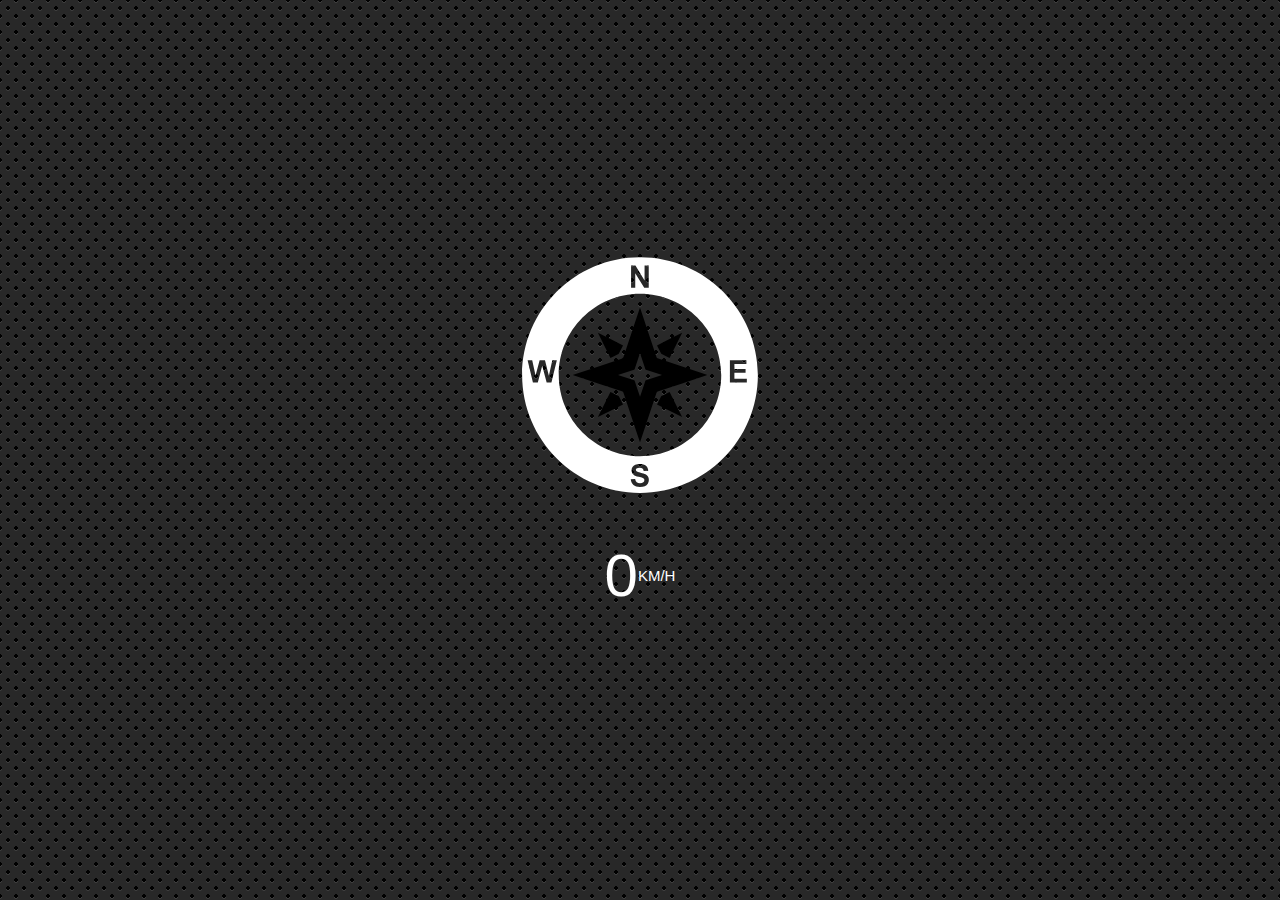
==== index.html @ 2ef833f3 "Rename index-START.html to index.html" ====
<!DOCTYPE html>
<html lang="en">
<head>
  <meta charset="UTF-8">
  <title>Document</title>
  <meta name="viewport" content="width=device-width">
  <link rel="icon" href="https://fav.farm/🔥" />
</head>
<body>
  <svg class="arrow" xmlns="http://www.w3.org/2000/svg" xmlns:xlink="http://www.w3.org/1999/xlink" version="1.1" x="0px" y="0px" viewBox="0 0 64 64" enable-background="new 0 0 64 64" xml:space="preserve"><g><path fill="#ffffff" d="M32,1.824C15.361,1.824,1.825,15.361,1.825,32c0,16.639,13.537,30.176,30.175,30.176   S62.175,48.639,62.175,32C62.175,15.361,48.639,1.824,32,1.824z M29.715,3.988h1.12l2.333,3.807V3.988h1.069v5.701h-1.155   l-2.298-3.718v3.718h-1.069V3.988z M9.323,33.917H8.102l-1.136-4.262l-1.132,4.262H4.587l-1.361-5.701h1.178l0.859,3.916   l1.042-3.916h1.369l0.999,3.982l0.875-3.982h1.159L9.323,33.917z M33.995,59.828c-0.181,0.285-0.438,0.497-0.77,0.636   c-0.332,0.139-0.745,0.208-1.241,0.208c-0.721,0-1.274-0.167-1.661-0.5c-0.386-0.333-0.617-0.819-0.692-1.456l1.12-0.109   c0.067,0.376,0.204,0.652,0.41,0.828c0.206,0.176,0.484,0.264,0.834,0.264c0.371,0,0.65-0.078,0.838-0.235   c0.188-0.157,0.282-0.34,0.282-0.55c0-0.135-0.04-0.25-0.119-0.344c-0.079-0.095-0.217-0.177-0.414-0.247   c-0.135-0.047-0.442-0.13-0.922-0.249c-0.617-0.153-1.05-0.341-1.299-0.564c-0.35-0.314-0.525-0.696-0.525-1.147   c0-0.29,0.082-0.562,0.247-0.815c0.165-0.253,0.402-0.445,0.712-0.577c0.31-0.132,0.684-0.198,1.122-0.198   c0.716,0,1.254,0.157,1.616,0.471c0.362,0.314,0.552,0.733,0.57,1.256l-1.151,0.051c-0.049-0.293-0.155-0.504-0.317-0.632   c-0.162-0.128-0.405-0.193-0.729-0.193c-0.334,0-0.596,0.069-0.786,0.206c-0.122,0.088-0.183,0.206-0.183,0.354   c0,0.135,0.057,0.25,0.171,0.346c0.145,0.122,0.498,0.249,1.058,0.381c0.56,0.132,0.974,0.269,1.243,0.41   c0.268,0.141,0.478,0.334,0.63,0.58c0.152,0.245,0.227,0.548,0.227,0.908C34.267,59.237,34.176,59.543,33.995,59.828z M32,52.795   c-11.466,0-20.795-9.329-20.795-20.795c0-11.466,9.329-20.795,20.795-20.795S52.795,20.534,52.795,32   C52.795,43.466,43.466,52.795,32,52.795z M55.014,33.917v-5.701h4.227v0.965h-3.076v1.264h2.862v0.96h-2.862v1.552h3.185v0.961   H55.014z"/><g><path fill="#000000" d="M48.904,31.863c-4.074-1.358-8.148-2.717-12.226-4.066c-0.265-0.087-0.399-0.223-0.486-0.486    c-1.349-4.077-2.708-8.151-4.066-12.226c-0.029-0.087-0.074-0.169-0.132-0.3c-0.054,0.152-0.09,0.245-0.122,0.34    c-1.352,4.053-2.707,8.104-4.048,12.161c-0.096,0.292-0.246,0.428-0.532,0.522c-4.056,1.342-8.108,2.696-12.16,4.049    c-0.097,0.032-0.189,0.074-0.344,0.137c0.172,0.06,0.267,0.093,0.362,0.125c4.074,1.358,8.148,2.717,12.224,4.072    c0.204,0.068,0.337,0.158,0.412,0.386c1.243,3.757,2.498,7.511,3.75,11.265c0.144,0.432,0.291,0.862,0.463,1.373    c0.068-0.185,0.108-0.285,0.142-0.386c1.349-4.042,2.701-8.083,4.04-12.128c0.094-0.284,0.231-0.438,0.523-0.534    c4.056-1.341,8.108-2.696,12.161-4.048c0.099-0.033,0.195-0.076,0.347-0.137C49.067,31.925,48.987,31.891,48.904,31.863z     M37.475,32.038c-1.316,0.439-2.631,0.879-3.947,1.314c-0.095,0.031-0.139,0.081-0.17,0.173c-0.434,1.313-0.873,2.625-1.311,3.937    c-0.012,0.033-0.024,0.066-0.046,0.126c-0.056-0.166-0.104-0.306-0.15-0.446c-0.407-1.219-0.814-2.437-1.218-3.657    c-0.025-0.074-0.068-0.104-0.134-0.125c-1.323-0.44-2.646-0.881-3.968-1.322c-0.031-0.01-0.062-0.022-0.118-0.041    c0.05-0.02,0.081-0.034,0.112-0.045c1.315-0.439,2.631-0.879,3.947-1.314c0.093-0.03,0.142-0.075,0.173-0.17    c0.435-1.316,0.875-2.632,1.314-3.947c0.01-0.031,0.022-0.062,0.039-0.11c0.019,0.042,0.033,0.069,0.043,0.097    c0.441,1.323,0.882,2.645,1.321,3.969c0.028,0.085,0.072,0.129,0.158,0.158c1.324,0.438,2.646,0.879,3.969,1.32    c0.027,0.009,0.053,0.02,0.1,0.038C37.538,32.013,37.507,32.027,37.475,32.038z"/><path fill="#000000" d="M24.436,27.633c-1.069-2.137-2.119-4.237-3.216-6.43c2.189,1.094,4.292,2.145,6.433,3.216    c-0.359,0.713-0.706,1.404-1.057,2.091c-0.023,0.045-0.078,0.082-0.127,0.106C25.807,26.949,25.143,27.28,24.436,27.633z"/><path fill="#000000" d="M39.573,27.632c-0.696-0.348-1.351-0.673-2.002-1.005c-0.076-0.038-0.155-0.104-0.193-0.177    c-0.338-0.661-0.666-1.326-1.019-2.033c2.121-1.061,4.228-2.115,6.43-3.217C41.69,23.399,40.635,25.509,39.573,27.632z"/><path fill="#000000" d="M24.436,36.339c0.712,0.357,1.394,0.698,2.074,1.043c0.046,0.024,0.088,0.073,0.113,0.121    c0.339,0.671,0.674,1.345,1.028,2.051c-2.126,1.063-4.232,2.117-6.43,3.216C22.317,40.577,23.37,38.472,24.436,36.339z"/><path fill="#000000" d="M36.358,39.555c0.354-0.707,0.688-1.38,1.028-2.05c0.028-0.056,0.084-0.111,0.14-0.139    c0.67-0.339,1.343-0.674,2.047-1.026c1.066,2.131,2.118,4.235,3.215,6.43C40.601,41.676,38.503,40.628,36.358,39.555z"/></g></g></svg>


  <h1 class="speed">
    <span class="speed-value">0</span>
    <span class="units">KM/H</span>
  </h1>

  <style>
    html {
      font-size: 100px;
    }

    body {
      margin: 0;
      font-family: sans-serif;
      min-height: 100vh;
      display: flex;
      justify-content: center;
      align-items: center;
      flex-direction: column;
      background:
        radial-gradient(black 15%, transparent 16%) 0 0,
        radial-gradient(black 15%, transparent 16%) 8px 8px,
        radial-gradient(rgba(255,255,255,.1) 15%, transparent 20%) 0 1px,
        radial-gradient(rgba(255,255,255,.1) 15%, transparent 20%) 8px 9px;
      background-color: #282828;
      background-size: 16px 16px;
      background-attachment: fixed;
    }

    .arrow {
      width: 250px;
      overflow: hidden;
      transition: all 0.2s;
      transform: rotate(0deg);
      display: inline-block;
    }

    h1 {
      color: white;
      font-weight: 100;
      font-size: 60px;
      display: flex;
      align-items: center;
    }

    .units {
      font-size: 15px;
    }
    /*Compass: https://thenounproject.com/search/?q=compass&i=592352*/
  </style>
  <script>
  </script>
</body>
</html>
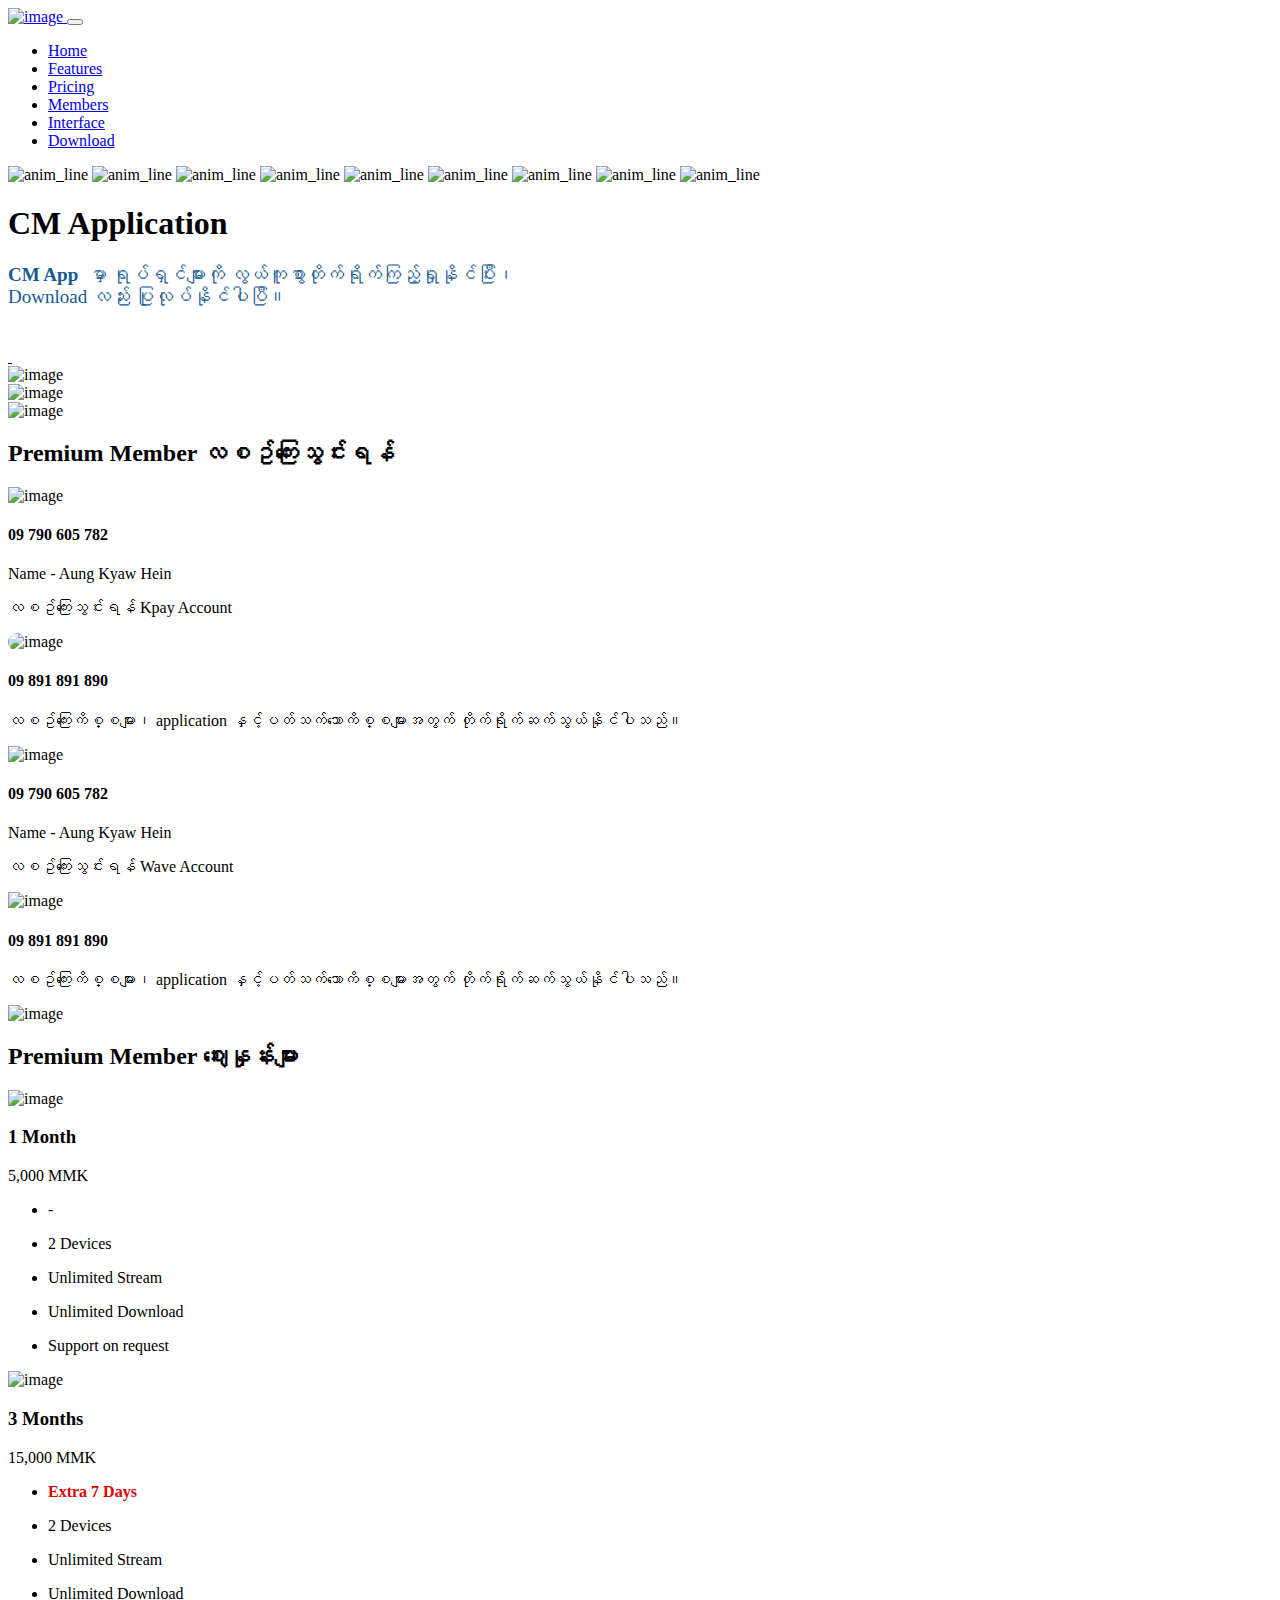
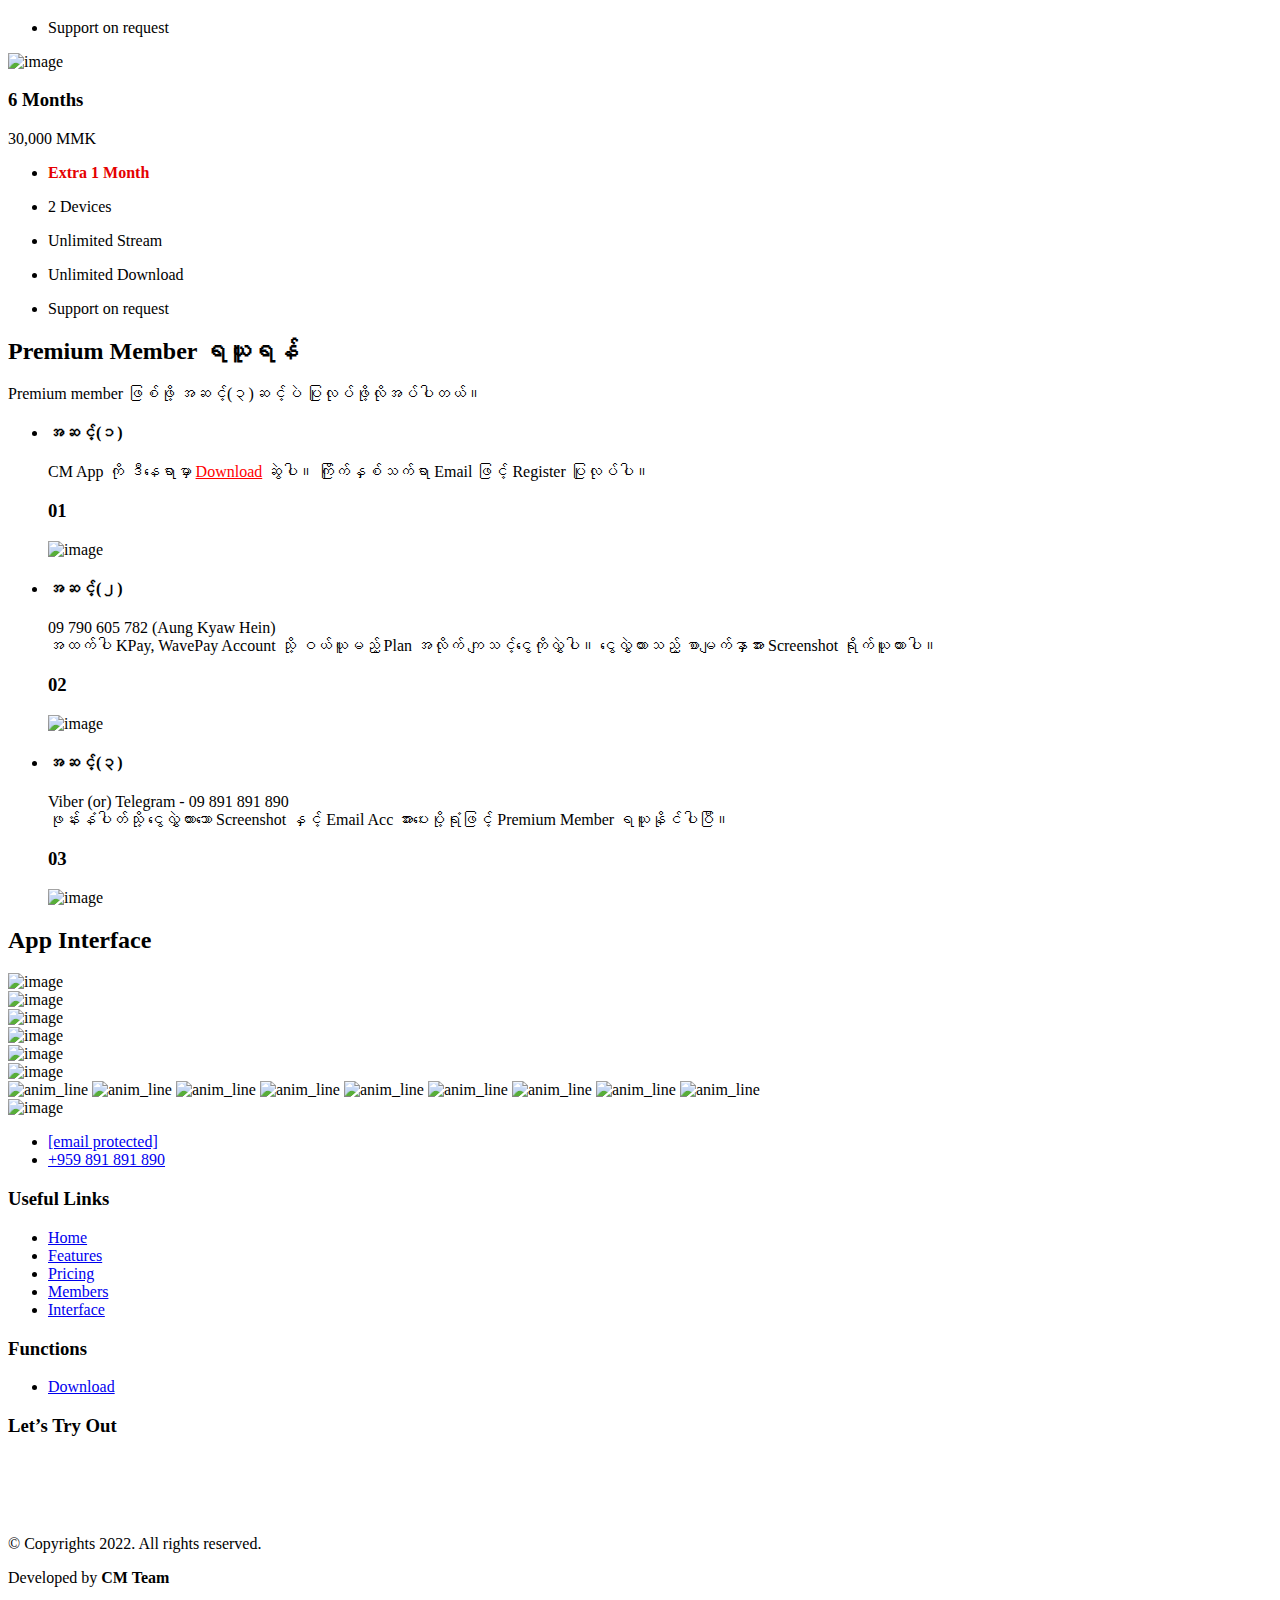
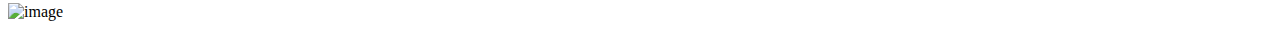
==== commit ca38be1a: "Update index.html" ====
--- a/index.html
+++ b/index.html
@@ -1,65 +1,584 @@
+
 <!DOCTYPE html>
 <html lang="en">
 <head>
-  <meta charset="UTF-8">
-  <title>Document</title>
-  <meta name="viewport" content="width=device-width">
-  <link rel="icon" href="https://fav.farm/🔥" />
+    
+    <meta charset="UTF-8">
+    <meta http-equiv="X-UA-Compatible" content="IE=edge">
+    <meta name="viewport" content="width=device-width, initial-scale=1.0">
+    <title>CM Official App</title>
+
+    <link rel="shortcut icon" href="https://cmapp.tv/templates/frontend/images/site/favicon.png" type="image/x-icon">
+    
+    <!-- icofont-css-link -->
+<link rel="stylesheet" href="https://cmapp.tv/templates/frontend/css/icofont.min.css">
+<!-- Owl-Carosal-Style-link -->
+<link rel="stylesheet" href="https://cmapp.tv/templates/frontend/css/owl.carousel.min.css">
+<!-- Bootstrap-Style-link -->
+<link rel="stylesheet" href="https://cmapp.tv/templates/frontend/css/bootstrap.min.css">
+<!-- Aos-Style-link -->
+<link rel="stylesheet" href="https://cmapp.tv/templates/frontend/css/aos.css">
+<!-- Coustome-Style-link -->									
+<link rel="stylesheet" href="https://cmapp.tv/templates/frontend/css/style.css">
+<!-- Responsive-Style-link -->
+<link rel="stylesheet" href="https://cmapp.tv/templates/frontend/css/responsive.css">		
+<!-- Favicon -->						
+
+<link rel="stylesheet" href="https://cmapp.tv/templates/frontend/css/custom-style.css">
 </head>
+
 <body>
-  <svg class="arrow" xmlns="http://www.w3.org/2000/svg" xmlns:xlink="http://www.w3.org/1999/xlink" version="1.1" x="0px" y="0px" viewBox="0 0 64 64" enable-background="new 0 0 64 64" xml:space="preserve"><g><path fill="#ffffff" d="M32,1.824C15.361,1.824,1.825,15.361,1.825,32c0,16.639,13.537,30.176,30.175,30.176   S62.175,48.639,62.175,32C62.175,15.361,48.639,1.824,32,1.824z M29.715,3.988h1.12l2.333,3.807V3.988h1.069v5.701h-1.155   l-2.298-3.718v3.718h-1.069V3.988z M9.323,33.917H8.102l-1.136-4.262l-1.132,4.262H4.587l-1.361-5.701h1.178l0.859,3.916   l1.042-3.916h1.369l0.999,3.982l0.875-3.982h1.159L9.323,33.917z M33.995,59.828c-0.181,0.285-0.438,0.497-0.77,0.636   c-0.332,0.139-0.745,0.208-1.241,0.208c-0.721,0-1.274-0.167-1.661-0.5c-0.386-0.333-0.617-0.819-0.692-1.456l1.12-0.109   c0.067,0.376,0.204,0.652,0.41,0.828c0.206,0.176,0.484,0.264,0.834,0.264c0.371,0,0.65-0.078,0.838-0.235   c0.188-0.157,0.282-0.34,0.282-0.55c0-0.135-0.04-0.25-0.119-0.344c-0.079-0.095-0.217-0.177-0.414-0.247   c-0.135-0.047-0.442-0.13-0.922-0.249c-0.617-0.153-1.05-0.341-1.299-0.564c-0.35-0.314-0.525-0.696-0.525-1.147   c0-0.29,0.082-0.562,0.247-0.815c0.165-0.253,0.402-0.445,0.712-0.577c0.31-0.132,0.684-0.198,1.122-0.198   c0.716,0,1.254,0.157,1.616,0.471c0.362,0.314,0.552,0.733,0.57,1.256l-1.151,0.051c-0.049-0.293-0.155-0.504-0.317-0.632   c-0.162-0.128-0.405-0.193-0.729-0.193c-0.334,0-0.596,0.069-0.786,0.206c-0.122,0.088-0.183,0.206-0.183,0.354   c0,0.135,0.057,0.25,0.171,0.346c0.145,0.122,0.498,0.249,1.058,0.381c0.56,0.132,0.974,0.269,1.243,0.41   c0.268,0.141,0.478,0.334,0.63,0.58c0.152,0.245,0.227,0.548,0.227,0.908C34.267,59.237,34.176,59.543,33.995,59.828z M32,52.795   c-11.466,0-20.795-9.329-20.795-20.795c0-11.466,9.329-20.795,20.795-20.795S52.795,20.534,52.795,32   C52.795,43.466,43.466,52.795,32,52.795z M55.014,33.917v-5.701h4.227v0.965h-3.076v1.264h2.862v0.96h-2.862v1.552h3.185v0.961   H55.014z"/><g><path fill="#000000" d="M48.904,31.863c-4.074-1.358-8.148-2.717-12.226-4.066c-0.265-0.087-0.399-0.223-0.486-0.486    c-1.349-4.077-2.708-8.151-4.066-12.226c-0.029-0.087-0.074-0.169-0.132-0.3c-0.054,0.152-0.09,0.245-0.122,0.34    c-1.352,4.053-2.707,8.104-4.048,12.161c-0.096,0.292-0.246,0.428-0.532,0.522c-4.056,1.342-8.108,2.696-12.16,4.049    c-0.097,0.032-0.189,0.074-0.344,0.137c0.172,0.06,0.267,0.093,0.362,0.125c4.074,1.358,8.148,2.717,12.224,4.072    c0.204,0.068,0.337,0.158,0.412,0.386c1.243,3.757,2.498,7.511,3.75,11.265c0.144,0.432,0.291,0.862,0.463,1.373    c0.068-0.185,0.108-0.285,0.142-0.386c1.349-4.042,2.701-8.083,4.04-12.128c0.094-0.284,0.231-0.438,0.523-0.534    c4.056-1.341,8.108-2.696,12.161-4.048c0.099-0.033,0.195-0.076,0.347-0.137C49.067,31.925,48.987,31.891,48.904,31.863z     M37.475,32.038c-1.316,0.439-2.631,0.879-3.947,1.314c-0.095,0.031-0.139,0.081-0.17,0.173c-0.434,1.313-0.873,2.625-1.311,3.937    c-0.012,0.033-0.024,0.066-0.046,0.126c-0.056-0.166-0.104-0.306-0.15-0.446c-0.407-1.219-0.814-2.437-1.218-3.657    c-0.025-0.074-0.068-0.104-0.134-0.125c-1.323-0.44-2.646-0.881-3.968-1.322c-0.031-0.01-0.062-0.022-0.118-0.041    c0.05-0.02,0.081-0.034,0.112-0.045c1.315-0.439,2.631-0.879,3.947-1.314c0.093-0.03,0.142-0.075,0.173-0.17    c0.435-1.316,0.875-2.632,1.314-3.947c0.01-0.031,0.022-0.062,0.039-0.11c0.019,0.042,0.033,0.069,0.043,0.097    c0.441,1.323,0.882,2.645,1.321,3.969c0.028,0.085,0.072,0.129,0.158,0.158c1.324,0.438,2.646,0.879,3.969,1.32    c0.027,0.009,0.053,0.02,0.1,0.038C37.538,32.013,37.507,32.027,37.475,32.038z"/><path fill="#000000" d="M24.436,27.633c-1.069-2.137-2.119-4.237-3.216-6.43c2.189,1.094,4.292,2.145,6.433,3.216    c-0.359,0.713-0.706,1.404-1.057,2.091c-0.023,0.045-0.078,0.082-0.127,0.106C25.807,26.949,25.143,27.28,24.436,27.633z"/><path fill="#000000" d="M39.573,27.632c-0.696-0.348-1.351-0.673-2.002-1.005c-0.076-0.038-0.155-0.104-0.193-0.177    c-0.338-0.661-0.666-1.326-1.019-2.033c2.121-1.061,4.228-2.115,6.43-3.217C41.69,23.399,40.635,25.509,39.573,27.632z"/><path fill="#000000" d="M24.436,36.339c0.712,0.357,1.394,0.698,2.074,1.043c0.046,0.024,0.088,0.073,0.113,0.121    c0.339,0.671,0.674,1.345,1.028,2.051c-2.126,1.063-4.232,2.117-6.43,3.216C22.317,40.577,23.37,38.472,24.436,36.339z"/><path fill="#000000" d="M36.358,39.555c0.354-0.707,0.688-1.38,1.028-2.05c0.028-0.056,0.084-0.111,0.14-0.139    c0.67-0.339,1.343-0.674,2.047-1.026c1.066,2.131,2.118,4.235,3.215,6.43C40.601,41.676,38.503,40.628,36.358,39.555z"/></g></g></svg>
-
-
-  <h1 class="speed">
-    <span class="speed-value">0</span>
-    <span class="units">KM/H</span>
-  </h1>
-
-  <style>
-    html {
-      font-size: 100px;
-    }
-
-    body {
-      margin: 0;
-      font-family: sans-serif;
-      min-height: 100vh;
-      display: flex;
-      justify-content: center;
-      align-items: center;
-      flex-direction: column;
-      background:
-        radial-gradient(black 15%, transparent 16%) 0 0,
-        radial-gradient(black 15%, transparent 16%) 8px 8px,
-        radial-gradient(rgba(255,255,255,.1) 15%, transparent 20%) 0 1px,
-        radial-gradient(rgba(255,255,255,.1) 15%, transparent 20%) 8px 9px;
-      background-color: #282828;
-      background-size: 16px 16px;
-      background-attachment: fixed;
-    }
-
-    .arrow {
-      width: 250px;
-      overflow: hidden;
-      transition: all 0.2s;
-      transform: rotate(0deg);
-      display: inline-block;
-    }
-
-    h1 {
-      color: white;
-      font-weight: 100;
-      font-size: 60px;
-      display: flex;
-      align-items: center;
-    }
-
-    .units {
-      font-size: 15px;
-    }
-    /*Compass: https://thenounproject.com/search/?q=compass&i=592352*/
-  </style>
-  <script>
-  </script>
-</body>
+    <div class="page_wrapper">
+        <!-- Preloader -->
+        <div id="preloader">
+            <div id="loader"></div>
+        </div>
+        
+        <header>
+    <div class="container">
+        <!-- navigation bar -->
+        <nav class="navbar navbar-expand-lg">
+            <a class="navbar-brand" href="/">
+                <img src="https://cmapp.tv/templates/frontend/images/site/cm-logo-dark.png" alt="image" >
+            </a>
+            <button class="navbar-toggler" type="button" data-toggle="collapse" data-target="#navbarSupportedContent"
+            aria-controls="navbarSupportedContent" aria-expanded="false" aria-label="Toggle navigation">
+            <span class="navbar-toggler-icon">
+                <!-- <i class="icofont-navigation-menu ico_menu"></i> -->
+                <div class="toggle-wrap">
+                    <span class="toggle-bar"></span>
+                </div>
+            </span>
+        </button>
+        
+        <div class="collapse navbar-collapse" id="navbarSupportedContent">
+            <ul class="navbar-nav ml-auto">
+                
+                <li class="nav-item has_dropdown">
+                    <a class="nav-link" href="/">Home</a>
+                </li>
+                
+                <li class="nav-item">
+                    <a class="nav-link" href="#features">Features</a>
+                </li>
+
+                <li class="nav-item">
+                    <a class="nav-link" href="#pricing">Pricing</a>
+                </li>
+
+                <li class="nav-item">
+                    <a class="nav-link" href="#how_member">Members</a>
+                </li>
+
+                <li class="nav-item">
+                    <a class="nav-link" href="#interface">Interface</a>
+                </li>
+                
+                <li class="nav-item">
+                    <a class="nav-link" href="download">Download</a>
+                </li>
+                
+            </ul>
+        </div>
+    </nav>
+    <!-- navigation end -->
+</div>
+</header>            <section class="banner_section">
+    <div class="container">
+        <div class="anim_line">
+            <span><img src="https://cmapp.tv/templates/frontend/images/anim_line.png" alt="anim_line"></span>
+            <span><img src="https://cmapp.tv/templates/frontend/images/anim_line.png" alt="anim_line"></span>
+            <span><img src="https://cmapp.tv/templates/frontend/images/anim_line.png" alt="anim_line"></span>
+            <span><img src="https://cmapp.tv/templates/frontend/images/anim_line.png" alt="anim_line"></span>
+            <span><img src="https://cmapp.tv/templates/frontend/images/anim_line.png" alt="anim_line"></span>
+            <span><img src="https://cmapp.tv/templates/frontend/images/anim_line.png" alt="anim_line"></span>
+            <span><img src="https://cmapp.tv/templates/frontend/images/anim_line.png" alt="anim_line"></span>
+            <span><img src="https://cmapp.tv/templates/frontend/images/anim_line.png" alt="anim_line"></span>
+            <span><img src="https://cmapp.tv/templates/frontend/images/anim_line.png" alt="anim_line"></span>
+        </div>
+
+        <div class="row">
+            <div class="col-lg-6 col-md-12"  data-aos="fade-right" data-aos-duration="1500">
+                <div class="banner_text">
+                    <h1>CM Application</h1>
+                    <p><span style="font-size: 19px;color: #165a93;"><strong>CM App&nbsp;</strong> မှာ ရုပ်ရှင်များကို လွယ်ကူစွာတိုက်ရိုက်ကြည့်ရှုနိုင်ပြီး၊ <br>Download လည်း ပြုလုပ်နိုင်ပါပြီ။
+                    </span></p>
+                    
+                </div>
+
+                <div class="flex" style="margin-top: 40px;">
+                    <a class="justify-between" href="/download">
+                        <img class="direct-download-icon" src="https://cmapp.tv/templates/frontend/images/site/apk-direct-download.png" alt="">
+                    </a>
+                    <a class="justify-between" href="https://cmapp.tv/download-ios">
+                        <img style="margin-left: 20px;" class="direct-download-icon" src="https://cmapp.tv/templates/frontend/images/site/ios-download.png" alt="">
+                    </a>
+                </div>
+                
+                
+                
+                
+            </div>
+            
+            <!-- banner slides start -->
+            <div class="col-lg-6 col-md-12"  data-aos="fade-in" data-aos-duration="1500">
+                <div class="banner_slider">
+                    
+                    <div id="frmae_slider" class="owl-carousel owl-theme">
+                        <div class="item">
+                            <div class="slider_img">
+                                <img src="https://cmapp.tv/templates/frontend/images/site/home_frame.png" alt="image" >
+                            </div>
+                        </div>
+                        <div class="item">
+                            <div class="slider_img">
+                                <img src="https://cmapp.tv/templates/frontend/images/site/movie_frame.png" alt="image" >
+                            </div>
+                        </div>
+                        <div class="item">
+                            <div class="slider_img">
+                                <img src="https://cmapp.tv/templates/frontend/images/site/bookmark_frame.png" alt="image" >
+                            </div>
+                        </div>
+                    </div>
+                    
+                </div>
+            </div>
+            <!-- banner slides end -->
+            
+        </div>
+        <!-- row end -->
+    </div>
+    <!-- container end -->
+</section>
+<!-- Banner-Section-end -->    <section class="row_am features_section" id="features">
+    <!-- container start -->
+    <div class="container">
+        <div class="section_title" data-aos="fade-up" data-aos-duration="1500" data-aos-delay="100">
+            <!-- h2 -->
+            <h2>Premium Member လစဥ်ကြေးသွင်းရန်</h2>
+            <!-- p -->
+            
+            </div>
+            <div class="feature_detail">
+                <!-- feature box left -->
+                <div class="left_data feature_box">
+                    
+                    <!-- feature box -->
+                    <div class="data_block" data-aos="fade-right" data-aos-duration="1500">
+                        <div class="icon">
+                            <img src="https://cmapp.tv/templates/frontend/images/site/kpay.png" alt="image" >
+                        </div>
+                        <div class="text">
+                            <h4>09 790 605 782</h4>
+                            <p class="mb-0">Name - Aung Kyaw Hein</p>
+                            <p>လစဥ်ကြေးသွင်းရန် Kpay Account</p>
+                            
+                        </div>
+                    </div>
+                    
+                    <!-- feature box -->
+                    <div class="data_block" data-aos="fade-right" data-aos-duration="1500">
+                        <div class="icon">
+                            <img src="https://cmapp.tv/templates/frontend/images/site/viber-2.png" alt="image" style="border-radius: 17px;" >
+                        </div>
+                        <div class="text">
+                            <h4>09 891 891 890</h4>
+                            <p>လစဥ်ကြေးကိစ္စများ၊ application နှင့်ပတ်သက်သောကိစ္စများအတွက် တိုက်ရိုက်ဆက်သွယ်နိုင်ပါသည်။</p>
+                        </div>
+                    </div>
+                </div>
+                
+                <!-- feature box right -->
+                <div class="right_data feature_box">
+                    
+                    <!-- feature box -->
+                    <div class="data_block" data-aos="fade-left" data-aos-duration="1500">
+                        <div class="icon">
+                            <img src="https://cmapp.tv/templates/frontend/images/site/wavemoney.jpg" alt="image" >
+                        </div>
+                        <div class="text">
+                            <h4>09 790 605 782</h4>
+                            <p class="mb-0">Name - Aung Kyaw Hein</p>
+                            <p>လစဥ်ကြေးသွင်းရန် Wave Account</p>
+                        </div>
+                    </div>
+                    
+                    <!-- feature box -->
+                    <div class="data_block" data-aos="fade-left" data-aos-duration="1500">
+                        <div class="icon">
+                            <img src="https://cmapp.tv/templates/frontend/images/site/telegram.png" alt="image" >
+                        </div>
+                        <div class="text">
+                            <div class="text">
+                                <h4>09 891 891 890</h4>
+                                <p>လစဥ်ကြေးကိစ္စများ၊ application နှင့်ပတ်သက်သောကိစ္စများအတွက် တိုက်ရိုက်ဆက်သွယ်နိုင်ပါသည်။</p>
+                            </div>
+                        </div>
+                    </div>
+                    
+                </div>
+                <!-- feature image -->
+                <div class="feature_img" data-aos="fade-up" data-aos-duration="1500" data-aos-delay="100">
+                    <img src="https://cmapp.tv/templates/frontend/images/site/home_frame.png" alt="image" >
+                </div>
+            </div>
+        </div>
+        <!-- container end -->
+    </section>    <section class="row_am pricing_section" id="pricing">
+    <!-- container start -->
+    <div class="container">
+        <div class="section_title" data-aos="fade-up" data-aos-duration="1500" data-aos-delay="300">
+            <!-- h2 -->
+            <h2>Premium Member ဈေးနှုန်းများ</h2>
+            <!-- p -->
+            
+            </div>
+            <!-- toggle button -->
+            
+            
+            <!-- pricing box  monthly start -->
+            <div class="pricing_pannel monthly_plan active" data-aos="fade-up" data-aos-duration="1500">
+                <!-- row start -->
+                <div class="row">
+                    <!-- pricing box 1 -->
+                    <div class="col-md-4">
+                        <div class="pricing_block">
+                            <div class="icon">
+                                <img src="https://cmapp.tv/templates/frontend/images/site/plan-icon.png" alt="image" >
+                            </div>
+                            <div class="pkg_name">
+                                <h3>1 Month </h3>
+                                
+                            </div>
+                            <span class="price">5,000 MMK</span>
+                            <ul class="benifits">
+                                <li>
+                                    <p>-</p>
+                                </li>
+                                <li>
+                                    <p>2 Devices</p>
+                                </li>
+                                <li>
+                                    <p>Unlimited Stream</p>
+                                </li>
+                                <li>
+                                    <p>Unlimited Download</p>
+                                </li>
+                                <li>
+                                    <p>Support on request</p>
+                                </li>
+                            </ul>
+                            
+                        </div>
+                    </div>
+                    
+                    <!-- pricing box 2 -->
+                    <div class="col-md-4">
+                        <div class="pricing_block">
+                            <div class="icon">
+                                <img src="https://cmapp.tv/templates/frontend/images/site/plan-icon.png" alt="image" >
+                            </div>
+                            <div class="pkg_name">
+                                <h3>3 Months</h3>
+                                
+                            </div>
+                            <span class="price">15,000 MMK</span>
+                            <ul class="benifits">
+                                <li>
+                                    <p style="color: #e50101;font-weight: bold;">Extra 7 Days</p>
+                                </li>
+                                <li>
+                                    <p>2 Devices</p>
+                                </li>
+                                <li>
+                                    <p>Unlimited Stream</p>
+                                </li>
+                                <li>
+                                    <p>Unlimited Download</p>
+                                </li>
+                                <li>
+                                    <p>Support on request</p>
+                                </li>
+                            </ul>
+                            
+                        </div>
+                    </div>
+                    
+                    <!-- pricing box 3 -->
+                    <div class="col-md-4">
+                        <div class="pricing_block highlited_block">
+                            <div class="icon">
+                                <img src="https://cmapp.tv/templates/frontend/images/site/plan-icon.png" alt="image" >
+                            </div>
+                            <div class="pkg_name">
+                                <h3>6 Months</h3>
+                                
+                            </div>
+                            <span class="price">30,000 MMK</span>
+                            <ul class="benifits">
+                                <li>
+                                    <p style="color: #e50101;font-weight: bold;">Extra 1 Month</p>
+                                </li>
+                                <li>
+                                    <p>2 Devices</p>
+                                </li>
+                                <li>
+                                    <p>Unlimited Stream</p>
+                                </li>
+                                <li>
+                                    <p>Unlimited Download</p>
+                                </li>
+                                <li>
+                                    <p>Support on request</p>
+                                </li>
+                            </ul>
+                            
+                        </div>
+                    </div>
+                </div>
+                <!-- row end -->
+            </div>
+            <!-- pricing box monthly end -->
+            
+            <!-- pricing box yearly start -->
+            
+            <!-- pricing box yearly end -->
+            
+            
+        </div>
+        <!-- container start end -->
+    </section>    <section class="row_am how_it_works" id="how_member">
+    <!-- container start -->
+    <div class="container">
+        <div class="how_it_inner">
+            <div class="section_title" data-aos="fade-up" data-aos-duration="1500" data-aos-delay="300">
+                <!-- h2 -->
+                <h2><span>Premium Member ရယူရန်</span></h2>
+                <!-- p -->
+                <p>Premium member ဖြစ်ဖို့ အဆင့်(၃)ဆင့်ပဲ ပြုလုပ်ဖို့လိုအပ်ပါတယ်။</p>
+                </div>
+                <div class="step_block">
+                    <!-- UL -->
+                    <ul>
+                        <!-- step -->
+                        <li>
+                            <div class="step_text" data-aos="fade-right" data-aos-duration="1500">
+                                <h4>အဆင့်(၁)</h4>
+                                <p>CM App ကို ဒီနေရာမှာ <a href="/download" target="_blank" rel="noopener noreferrer" style="color: red;">Download</a> ဆွဲပါ။ ကြိုက်နှစ်သက်ရာ Email ဖြင့် Register ပြုလုပ်ပါ။</p>
+                            </div>
+                            <div class="step_number">
+                                <h3>01</h3>
+                            </div>
+                            <div class="step_img" data-aos="fade-left" data-aos-duration="1500">
+                                <img src="https://cmapp.tv/templates/frontend/images/site/step-1.jpg" alt="image" >
+                            </div>
+                        </li>
+                        
+                        <!-- step -->
+                        <li>
+                            <div class="step_text" data-aos="fade-left" data-aos-duration="1500">
+                                <h4>အဆင့်(၂)</h4>
+                                <p>09 790 605 782 (Aung Kyaw Hein) <br>အထက်ပါ KPay, WavePay Account သို့ ဝယ်ယူမည့် Plan အလိုက် ကျသင့်ငွေကိုလွှဲပါ။ ငွေလွှဲထားသည့် စာမျက်နှာအား Screenshot ရိုက်ယူထားပါ။</p>
+                            </div>
+                            <div class="step_number"> 
+                                <h3>02</h3>
+                            </div>
+                            <div class="step_img" data-aos="fade-right" data-aos-duration="1500">
+                                <img src="https://cmapp.tv/templates/frontend/images/site/step-2.jpg" alt="image" >
+                            </div>
+                        </li>
+                        
+                        <!-- step -->
+                        <li>
+                            <div class="step_text" data-aos="fade-right" data-aos-duration="1500">
+                                <h4>အဆင့်(၃)</h4>
+                                <p>Viber (or) Telegram - 09 891 891 890 <br>ဖုန်းနံပါတ်သို့ ငွေလွှဲထားသော Screenshot နှင့် Email Acc အားပေးပို့ရုံဖြင့် Premium Member ရယူနိုင်ပါပြီ။</p>
+                            </div>
+                            <div class="step_number">
+                                <h3>03</h3>
+                            </div>
+                            <div class="step_img" data-aos="fade-left" data-aos-duration="1500">
+                                <img src="https://cmapp.tv/templates/frontend/images/site/step-3.jpg" alt="image" >
+                            </div>
+                        </li>
+                    </ul>
+                </div>
+            </div>
+            
+            <!-- video section start -->
+            
+            <!-- video section end -->
+        </div>
+        <!-- container end -->
+    </section>    <!-- Beautifull-interface-Section start -->
+<section class="row_am interface_section" id="interface">
+    <!-- container start -->
+    <div class="container-fluid">
+        <div class="section_title" data-aos="fade-up" data-aos-duration="1500" data-aos-delay="300">
+            <!-- h2 -->
+            <h2>App Interface</h2>
+            <!-- p -->
+            
+        </div>
+        
+        <!-- screen slider start -->
+        <div class="screen_slider" >
+            <div id="screen_slider" class="owl-carousel owl-theme">
+                <div class="item">
+                    <div class="screen_frame_img">
+                        <img src="https://cmapp.tv/templates/frontend/images/site/home.png" alt="image" >
+                    </div>
+                </div>
+                <div class="item">
+                    <div class="screen_frame_img">
+                        <img src="https://cmapp.tv/templates/frontend/images/site/movie.png" alt="image" >
+                    </div>
+                </div>
+                <div class="item">
+                    <div class="screen_frame_img">
+                        <img src="https://cmapp.tv/templates/frontend/images/site/menu.png" alt="image" >
+                    </div>
+                </div>
+                <div class="item">
+                    <div class="screen_frame_img">
+                        <img src="https://cmapp.tv/templates/frontend/images/site/login.png" alt="image" >
+                    </div>
+                </div>
+                <div class="item">
+                    <div class="screen_frame_img">
+                        <img src="https://cmapp.tv/templates/frontend/images/site/register.png" alt="image" >
+                    </div>
+                </div>
+                <div class="item">
+                    <div class="screen_frame_img">
+                        <img src="https://cmapp.tv/templates/frontend/images/site/bookmark.png" alt="image" >
+                    </div>
+                </div>
+            </div>
+        </div>
+        <!-- screen slider end -->
+    </div>
+    <!-- container end -->
+</section>
+<!-- Beautifull-interface-Section end -->        <!-- Footer-Section start -->
+<footer>
+    <div class="top_footer" id="contact">
+        <!-- animation line -->
+        <div class="anim_line dark_bg">
+            <span><img src="https://cmapp.tv/templates/frontend/images/anim_line.png" alt="anim_line"></span>
+            <span><img src="https://cmapp.tv/templates/frontend/images/anim_line.png" alt="anim_line"></span>
+            <span><img src="https://cmapp.tv/templates/frontend/images/anim_line.png" alt="anim_line"></span>
+            <span><img src="https://cmapp.tv/templates/frontend/images/anim_line.png" alt="anim_line"></span>
+            <span><img src="https://cmapp.tv/templates/frontend/images/anim_line.png" alt="anim_line"></span>
+            <span><img src="https://cmapp.tv/templates/frontend/images/anim_line.png" alt="anim_line"></span>
+            <span><img src="https://cmapp.tv/templates/frontend/images/anim_line.png" alt="anim_line"></span>
+            <span><img src="https://cmapp.tv/templates/frontend/images/anim_line.png" alt="anim_line"></span>
+            <span><img src="https://cmapp.tv/templates/frontend/images/anim_line.png" alt="anim_line"></span>
+        </div>
+        <!-- container start -->
+        <div class="container">
+            <!-- row start -->
+            <div class="row">
+                <!-- footer link 1 -->
+                <div class="col-lg-4 col-md-6 col-12">
+                    <div class="abt_side">
+                        <div class="logo"> <img src="https://cmapp.tv/templates/frontend/images/site/cm-logo-light.png" alt="image" ></div>
+                        <ul>
+                            <li><a href="https://cmapp.tv/cdn-cgi/l/email-protection#d7f7b4bab6a7a7f9a3a1f9b8b1b1beb4beb6bb97b0bab6bebbf9b4b8ba"><span class="__cf_email__" data-cfemail="482b25293838663c3e66272e2e212b212924082f25292124662b2725">[email&#160;protected]</span></a></li>
+                            <li><a href="#">+959 891 891 890</a></li>
+                        </ul>
+                        
+                    </div>
+                </div>
+                
+                <!-- footer link 2 -->
+                <div class="col-lg-3 col-md-6 col-12">
+                    <div class="links">
+                        <h3>Useful Links</h3>
+                        <ul>
+                            <li><a href="/">Home</a></li>
+                            <li><a href="#features">Features</a></li>
+                            <li><a href="#pricing">Pricing</a></li>
+                            <li><a href="#how_member">Members</a></li>
+                            <li><a href="#interface">Interface</a></li>
+                        </ul>
+                    </div>
+                </div>
+                
+                <!-- footer link 3 -->
+                <div class="col-lg-3 col-md-6 col-12">
+                    <div class="links">
+                        <h3>Functions</h3>
+                        <ul>
+                            <li><a href="https://cmapp.tv/download">Download</a></li>
+                        </ul>
+                    </div>
+                </div>
+                
+                <!-- footer link 4 -->
+                <div class="col-lg-2 col-md-6 col-12">
+                    <div class="">
+                        <h3>Let’s Try Out</h3>
+                        
+
+                        <div style="margin-top: 40px;">
+                            <div>
+                                <a class="" href="https://cmapp.tv/download">
+                                    <img class="footer-download" src="https://cmapp.tv/templates/frontend/images/site/apk-direct-download.png" alt="">
+                                </a>
+                            </div>
+                            <div>
+                                <a class="" href="https://cmapp.tv/download-ios">
+                                    <img style="margin-top: 20px;" class="footer-download" src="https://cmapp.tv/templates/frontend/images/site/ios-download.png" alt="">
+                                </a>
+                            </div>
+                        </div>
+
+                        
+                    </div>
+                </div>
+            </div>
+            <!-- row end -->
+        </div>
+        <!-- container end -->
+    </div>
+    
+    <!-- last footer -->
+    <div class="bottom_footer">
+        <!-- container start -->
+        <div class="container">
+            <!-- row start -->
+            <div class="row">
+                <div class="col-md-6">
+                    <p style="color: black;">© Copyrights 2022. All rights reserved.</p>
+                </div>
+                <div class="col-md-6">
+                    <p class="developer_text" style="color: black;">Developed by <a href="https://channelmyanmar.org" target="blank" style="color: black;font-weight: bold;text-decoration: none;">CM Team</a></p>
+                </div>
+            </div>
+            <!-- row end -->
+        </div>
+        <!-- container end -->
+    </div>
+    
+    <!-- go top button -->
+    <div class="go_top">
+        <span><img src="https://cmapp.tv/templates/frontend/images/go_top.png" alt="image" ></span>
+    </div>
+</footer>
+<!-- Footer-Section end -->        
+        <div class="purple_backdrop"></div>
+    </div>
+    
+    <!-- Jquery-js-Link -->
+<script data-cfasync="false" src="https://cmapp.tv/cdn-cgi/scripts/5c5dd728/cloudflare-static/email-decode.min.js"></script><script src="https://cmapp.tv/templates/frontend/js/jquery.js"></script>
+<!-- owl-js-Link -->
+<script src="https://cmapp.tv/templates/frontend/js/owl.carousel.min.js"></script>
+<!-- bootstrap-js-Link -->
+<script src="https://cmapp.tv/templates/frontend/js/bootstrap.min.js"></script>
+<!-- aos-js-Link -->
+<script src="https://cmapp.tv/templates/frontend/js/aos.js"></script>
+<!-- main-js-Link -->
+<script src="https://cmapp.tv/templates/frontend/js/main.js"></script>    </body>
 </html>
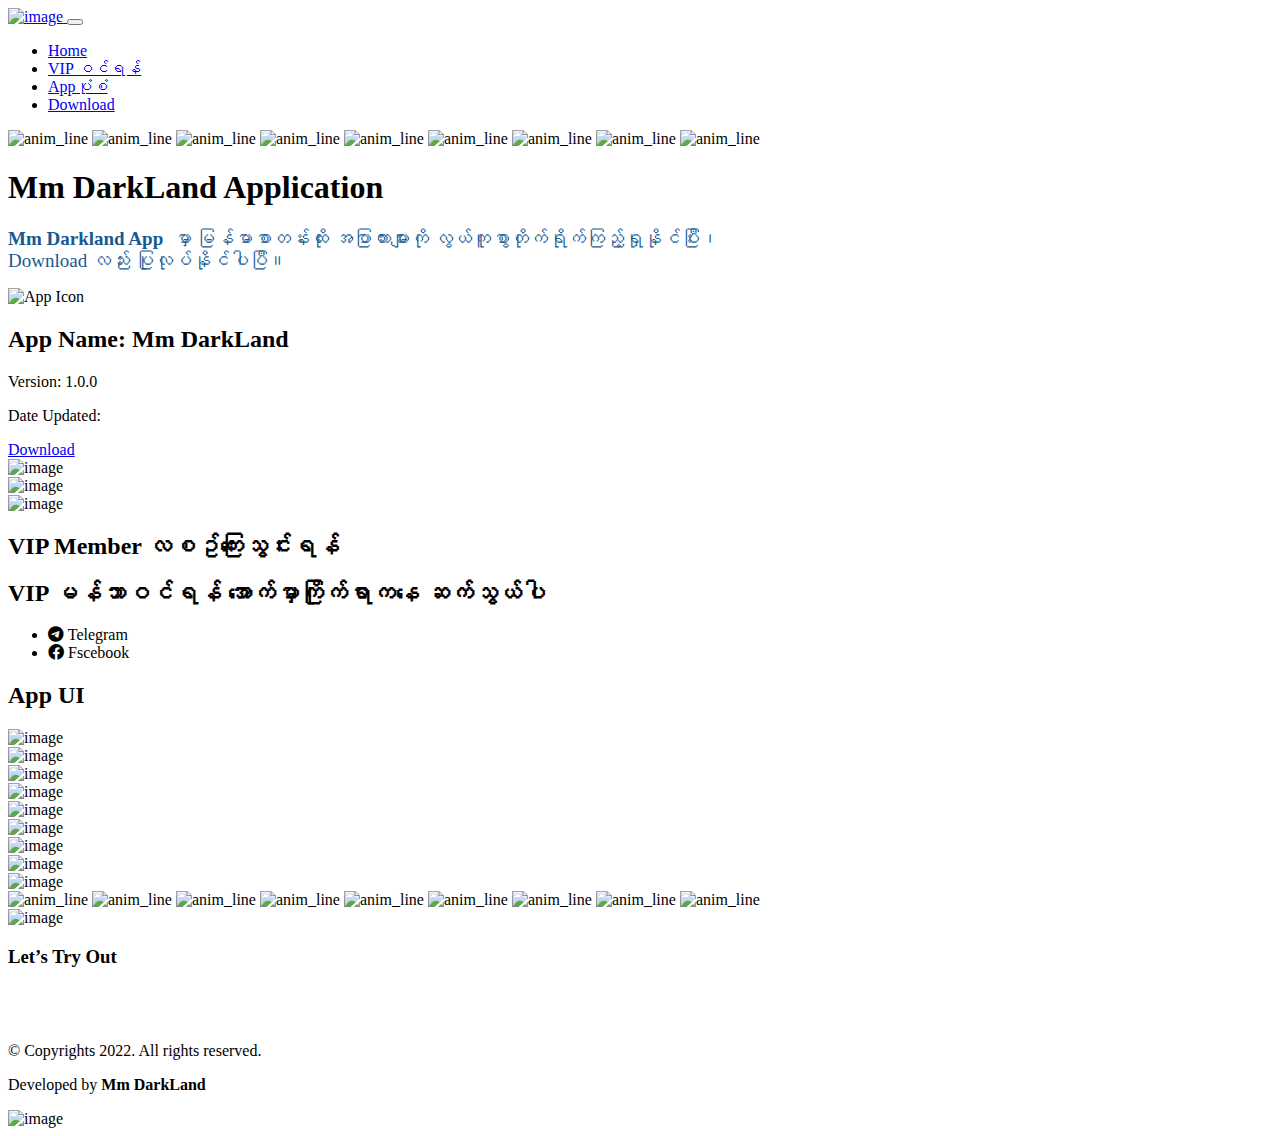
==== commit 4d529419: "Update index.html" ====
--- a/index.html
+++ b/index.html
@@ -1,4 +1,3 @@
-
 <!DOCTYPE html>
 <html lang="en">
 <head>
@@ -6,25 +5,26 @@
     <meta charset="UTF-8">
     <meta http-equiv="X-UA-Compatible" content="IE=edge">
     <meta name="viewport" content="width=device-width, initial-scale=1.0">
-    <title>CM Official App</title>
-
-    <link rel="shortcut icon" href="https://cmapp.tv/templates/frontend/images/site/favicon.png" type="image/x-icon">
-    
+    <title>Mm DarkLand</title>
+
+    <link rel="shortcut icon" href="/templates/frontend/images/site/favicon.png" type="image/x-icon">
+    <link rel="stylesheet" href="https://cdnjs.cloudflare.com/ajax/libs/font-awesome/6.0.0/css/all.min.css">
+
     <!-- icofont-css-link -->
-<link rel="stylesheet" href="https://cmapp.tv/templates/frontend/css/icofont.min.css">
+<link rel="stylesheet" href="/templates/frontend/css/icofont.min.css">
 <!-- Owl-Carosal-Style-link -->
-<link rel="stylesheet" href="https://cmapp.tv/templates/frontend/css/owl.carousel.min.css">
+<link rel="stylesheet" href="/templates/frontend/css/owl.carousel.min.css">
 <!-- Bootstrap-Style-link -->
-<link rel="stylesheet" href="https://cmapp.tv/templates/frontend/css/bootstrap.min.css">
+<link rel="stylesheet" href="/templates/frontend/css/bootstrap.min.css">
 <!-- Aos-Style-link -->
-<link rel="stylesheet" href="https://cmapp.tv/templates/frontend/css/aos.css">
+<link rel="stylesheet" href="/templates/frontend/css/aos.css">
 <!-- Coustome-Style-link -->									
-<link rel="stylesheet" href="https://cmapp.tv/templates/frontend/css/style.css">
+<link rel="stylesheet" href="/templates/frontend/css/style.css">
 <!-- Responsive-Style-link -->
-<link rel="stylesheet" href="https://cmapp.tv/templates/frontend/css/responsive.css">		
+<link rel="stylesheet" href="/templates/frontend/css/responsive.css">		
 <!-- Favicon -->						
 
-<link rel="stylesheet" href="https://cmapp.tv/templates/frontend/css/custom-style.css">
+<link rel="stylesheet" href="/templates/frontend/css/custom-style.css">
 </head>
 
 <body>
@@ -39,7 +39,7 @@
         <!-- navigation bar -->
         <nav class="navbar navbar-expand-lg">
             <a class="navbar-brand" href="/">
-                <img src="https://cmapp.tv/templates/frontend/images/site/cm-logo-dark.png" alt="image" >
+                <img src="templates/frontend/images/dl-logo-dark.png" alt="image" >
             </a>
             <button class="navbar-toggler" type="button" data-toggle="collapse" data-target="#navbarSupportedContent"
             aria-controls="navbarSupportedContent" aria-expanded="false" aria-label="Toggle navigation">
@@ -57,25 +57,17 @@
                 <li class="nav-item has_dropdown">
                     <a class="nav-link" href="/">Home</a>
                 </li>
-                
+
                 <li class="nav-item">
-                    <a class="nav-link" href="#features">Features</a>
+                    <a class="nav-link" href="vip.html">VIP ဝင်ရန်</a>
                 </li>
 
                 <li class="nav-item">
-                    <a class="nav-link" href="#pricing">Pricing</a>
+                    <a class="nav-link" href="#interface">Appပုံစံ</a>
                 </li>
-
+                
                 <li class="nav-item">
-                    <a class="nav-link" href="#how_member">Members</a>
-                </li>
-
-                <li class="nav-item">
-                    <a class="nav-link" href="#interface">Interface</a>
-                </li>
-                
-                <li class="nav-item">
-                    <a class="nav-link" href="download">Download</a>
+                    <a class="nav-link" href="/download.html">Download</a>
                 </li>
                 
             </ul>
@@ -86,35 +78,34 @@
 </header>            <section class="banner_section">
     <div class="container">
         <div class="anim_line">
-            <span><img src="https://cmapp.tv/templates/frontend/images/anim_line.png" alt="anim_line"></span>
-            <span><img src="https://cmapp.tv/templates/frontend/images/anim_line.png" alt="anim_line"></span>
-            <span><img src="https://cmapp.tv/templates/frontend/images/anim_line.png" alt="anim_line"></span>
-            <span><img src="https://cmapp.tv/templates/frontend/images/anim_line.png" alt="anim_line"></span>
-            <span><img src="https://cmapp.tv/templates/frontend/images/anim_line.png" alt="anim_line"></span>
-            <span><img src="https://cmapp.tv/templates/frontend/images/anim_line.png" alt="anim_line"></span>
-            <span><img src="https://cmapp.tv/templates/frontend/images/anim_line.png" alt="anim_line"></span>
-            <span><img src="https://cmapp.tv/templates/frontend/images/anim_line.png" alt="anim_line"></span>
-            <span><img src="https://cmapp.tv/templates/frontend/images/anim_line.png" alt="anim_line"></span>
+            <span><img src="templates/frontend/images/anim_line.png" alt="anim_line"></span>
+            <span><img src="templates/frontend/images/anim_line.png" alt="anim_line"></span>
+            <span><img src="templates/frontend/images/anim_line.png" alt="anim_line"></span>
+            <span><img src="templates/frontend/images/anim_line.png" alt="anim_line"></span>
+            <span><img src="templates/frontend/images/anim_line.png" alt="anim_line"></span>
+            <span><img src="templates/frontend/images/anim_line.png" alt="anim_line"></span>
+            <span><img src="templates/frontend/images/anim_line.png" alt="anim_line"></span>
+            <span><img src="templates/frontend/images/anim_line.png" alt="anim_line"></span>
+            <span><img src="templates/frontend/images/anim_line.png" alt="anim_line"></span>
         </div>
 
         <div class="row">
             <div class="col-lg-6 col-md-12"  data-aos="fade-right" data-aos-duration="1500">
                 <div class="banner_text">
-                    <h1>CM Application</h1>
-                    <p><span style="font-size: 19px;color: #165a93;"><strong>CM App&nbsp;</strong> မှာ ရုပ်ရှင်များကို လွယ်ကူစွာတိုက်ရိုက်ကြည့်ရှုနိုင်ပြီး၊ <br>Download လည်း ပြုလုပ်နိုင်ပါပြီ။
+                    <h1>Mm DarkLand Application</h1>
+                    <p><span style="font-size: 19px;color: #165a93;"><strong>Mm Darkland App&nbsp;</strong> မှာ မြန်မာစာတန်းထိုး အပြာကားများကို လွယ်ကူစွာတိုက်ရိုက်ကြည့်ရှုနိုင်ပြီး၊ <br>Download လည်း ပြုလုပ်နိုင်ပါပြီ။
                     </span></p>
                     
                 </div>
 
-                <div class="flex" style="margin-top: 40px;">
-                    <a class="justify-between" href="/download">
-                        <img class="direct-download-icon" src="https://cmapp.tv/templates/frontend/images/site/apk-direct-download.png" alt="">
-                    </a>
-                    <a class="justify-between" href="https://cmapp.tv/download-ios">
-                        <img style="margin-left: 20px;" class="direct-download-icon" src="https://cmapp.tv/templates/frontend/images/site/ios-download.png" alt="">
-                    </a>
-                </div>
-                
+              
+                <div class="downloadcard">
+                    <img src="templates/frontend/images/app_logo_pro.png" alt="App Icon" class="app-icon">
+                    <h2>App Name: Mm DarkLand</h2>
+                    <p>Version: 1.0.0</p>
+                    <p>Date Updated: <!-- Add the actual date here --></p>
+                    <a href="/download.htm" class="download-button">Download</a>
+                </div>
                 
                 
                 
@@ -127,17 +118,17 @@
                     <div id="frmae_slider" class="owl-carousel owl-theme">
                         <div class="item">
                             <div class="slider_img">
-                                <img src="https://cmapp.tv/templates/frontend/images/site/home_frame.png" alt="image" >
+                                <img src="templates/frontend/images/screenshot/1.jpg" alt="image" >
                             </div>
                         </div>
                         <div class="item">
                             <div class="slider_img">
-                                <img src="https://cmapp.tv/templates/frontend/images/site/movie_frame.png" alt="image" >
+                                <img src="templates/frontend/images/screenshot/2.jpg" alt="image" >
                             </div>
                         </div>
                         <div class="item">
                             <div class="slider_img">
-                                <img src="https://cmapp.tv/templates/frontend/images/site/bookmark_frame.png" alt="image" >
+                                <img src="templates/frontend/images/screenshot/3.jpg" alt="image" >
                             </div>
                         </div>
                     </div>
@@ -151,273 +142,48 @@
     </div>
     <!-- container end -->
 </section>
-<!-- Banner-Section-end -->    <section class="row_am features_section" id="features">
+<!-- Banner-Section-end -->    <section id="vip" class="row_am features_section" id="features">
     <!-- container start -->
-    <div class="container">
+    <div   class="container">
         <div class="section_title" data-aos="fade-up" data-aos-duration="1500" data-aos-delay="100">
             <!-- h2 -->
-            <h2>Premium Member လစဥ်ကြေးသွင်းရန်</h2>
+            <h2>VIP Member လစဥ်ကြေးသွင်းရန်</h2>
             <!-- p -->
             
             </div>
-            <div class="feature_detail">
-                <!-- feature box left -->
-                <div class="left_data feature_box">
-                    
-                    <!-- feature box -->
-                    <div class="data_block" data-aos="fade-right" data-aos-duration="1500">
-                        <div class="icon">
-                            <img src="https://cmapp.tv/templates/frontend/images/site/kpay.png" alt="image" >
-                        </div>
-                        <div class="text">
-                            <h4>09 790 605 782</h4>
-                            <p class="mb-0">Name - Aung Kyaw Hein</p>
-                            <p>လစဥ်ကြေးသွင်းရန် Kpay Account</p>
-                            
-                        </div>
-                    </div>
-                    
-                    <!-- feature box -->
-                    <div class="data_block" data-aos="fade-right" data-aos-duration="1500">
-                        <div class="icon">
-                            <img src="https://cmapp.tv/templates/frontend/images/site/viber-2.png" alt="image" style="border-radius: 17px;" >
-                        </div>
-                        <div class="text">
-                            <h4>09 891 891 890</h4>
-                            <p>လစဥ်ကြေးကိစ္စများ၊ application နှင့်ပတ်သက်သောကိစ္စများအတွက် တိုက်ရိုက်ဆက်သွယ်နိုင်ပါသည်။</p>
-                        </div>
-                    </div>
-                </div>
-                
-                <!-- feature box right -->
-                <div class="right_data feature_box">
-                    
-                    <!-- feature box -->
-                    <div class="data_block" data-aos="fade-left" data-aos-duration="1500">
-                        <div class="icon">
-                            <img src="https://cmapp.tv/templates/frontend/images/site/wavemoney.jpg" alt="image" >
-                        </div>
-                        <div class="text">
-                            <h4>09 790 605 782</h4>
-                            <p class="mb-0">Name - Aung Kyaw Hein</p>
-                            <p>လစဥ်ကြေးသွင်းရန် Wave Account</p>
-                        </div>
-                    </div>
-                    
-                    <!-- feature box -->
-                    <div class="data_block" data-aos="fade-left" data-aos-duration="1500">
-                        <div class="icon">
-                            <img src="https://cmapp.tv/templates/frontend/images/site/telegram.png" alt="image" >
-                        </div>
-                        <div class="text">
-                            <div class="text">
-                                <h4>09 891 891 890</h4>
-                                <p>လစဥ်ကြေးကိစ္စများ၊ application နှင့်ပတ်သက်သောကိစ္စများအတွက် တိုက်ရိုက်ဆက်သွယ်နိုင်ပါသည်။</p>
-                            </div>
-                        </div>
-                    </div>
-                    
-                </div>
-                <!-- feature image -->
-                <div class="feature_img" data-aos="fade-up" data-aos-duration="1500" data-aos-delay="100">
-                    <img src="https://cmapp.tv/templates/frontend/images/site/home_frame.png" alt="image" >
-                </div>
-            </div>
+          
+             
+
+            <div  class="card" data-aos="fade-up" data-aos-duration="1500" data-aos-delay="100">
+                <h2>VIP မန်ဘာဝင်ရန် အောက်မှာကြိုက်ရာကနေ ဆက်သွယ်ပါ</h2>
+                <ul class="list">
+                    <li class="list-item" onclick="navigateTo('https://t.me')">
+                        <i class="fab fa-telegram"></i>
+                        <span>Telegram</span>
+                    </li>
+                    <li class="list-item" onclick="navigateTo('https://t.me')">
+                        <i class="fab fa-facebook"></i>
+                        <span>Fscebook</span>
+                    </li>
+                </ul>
+              
+            </div>
+          
+            
+            <script>
+                function navigateTo(url) {
+                    window.open(url, '_blank');
+                }
+            </script>
         </div>
         <!-- container end -->
-    </section>    <section class="row_am pricing_section" id="pricing">
-    <!-- container start -->
-    <div class="container">
-        <div class="section_title" data-aos="fade-up" data-aos-duration="1500" data-aos-delay="300">
-            <!-- h2 -->
-            <h2>Premium Member ဈေးနှုန်းများ</h2>
-            <!-- p -->
-            
-            </div>
-            <!-- toggle button -->
-            
-            
-            <!-- pricing box  monthly start -->
-            <div class="pricing_pannel monthly_plan active" data-aos="fade-up" data-aos-duration="1500">
-                <!-- row start -->
-                <div class="row">
-                    <!-- pricing box 1 -->
-                    <div class="col-md-4">
-                        <div class="pricing_block">
-                            <div class="icon">
-                                <img src="https://cmapp.tv/templates/frontend/images/site/plan-icon.png" alt="image" >
-                            </div>
-                            <div class="pkg_name">
-                                <h3>1 Month </h3>
-                                
-                            </div>
-                            <span class="price">5,000 MMK</span>
-                            <ul class="benifits">
-                                <li>
-                                    <p>-</p>
-                                </li>
-                                <li>
-                                    <p>2 Devices</p>
-                                </li>
-                                <li>
-                                    <p>Unlimited Stream</p>
-                                </li>
-                                <li>
-                                    <p>Unlimited Download</p>
-                                </li>
-                                <li>
-                                    <p>Support on request</p>
-                                </li>
-                            </ul>
-                            
-                        </div>
-                    </div>
-                    
-                    <!-- pricing box 2 -->
-                    <div class="col-md-4">
-                        <div class="pricing_block">
-                            <div class="icon">
-                                <img src="https://cmapp.tv/templates/frontend/images/site/plan-icon.png" alt="image" >
-                            </div>
-                            <div class="pkg_name">
-                                <h3>3 Months</h3>
-                                
-                            </div>
-                            <span class="price">15,000 MMK</span>
-                            <ul class="benifits">
-                                <li>
-                                    <p style="color: #e50101;font-weight: bold;">Extra 7 Days</p>
-                                </li>
-                                <li>
-                                    <p>2 Devices</p>
-                                </li>
-                                <li>
-                                    <p>Unlimited Stream</p>
-                                </li>
-                                <li>
-                                    <p>Unlimited Download</p>
-                                </li>
-                                <li>
-                                    <p>Support on request</p>
-                                </li>
-                            </ul>
-                            
-                        </div>
-                    </div>
-                    
-                    <!-- pricing box 3 -->
-                    <div class="col-md-4">
-                        <div class="pricing_block highlited_block">
-                            <div class="icon">
-                                <img src="https://cmapp.tv/templates/frontend/images/site/plan-icon.png" alt="image" >
-                            </div>
-                            <div class="pkg_name">
-                                <h3>6 Months</h3>
-                                
-                            </div>
-                            <span class="price">30,000 MMK</span>
-                            <ul class="benifits">
-                                <li>
-                                    <p style="color: #e50101;font-weight: bold;">Extra 1 Month</p>
-                                </li>
-                                <li>
-                                    <p>2 Devices</p>
-                                </li>
-                                <li>
-                                    <p>Unlimited Stream</p>
-                                </li>
-                                <li>
-                                    <p>Unlimited Download</p>
-                                </li>
-                                <li>
-                                    <p>Support on request</p>
-                                </li>
-                            </ul>
-                            
-                        </div>
-                    </div>
-                </div>
-                <!-- row end -->
-            </div>
-            <!-- pricing box monthly end -->
-            
-            <!-- pricing box yearly start -->
-            
-            <!-- pricing box yearly end -->
-            
-            
-        </div>
-        <!-- container start end -->
-    </section>    <section class="row_am how_it_works" id="how_member">
-    <!-- container start -->
-    <div class="container">
-        <div class="how_it_inner">
-            <div class="section_title" data-aos="fade-up" data-aos-duration="1500" data-aos-delay="300">
-                <!-- h2 -->
-                <h2><span>Premium Member ရယူရန်</span></h2>
-                <!-- p -->
-                <p>Premium member ဖြစ်ဖို့ အဆင့်(၃)ဆင့်ပဲ ပြုလုပ်ဖို့လိုအပ်ပါတယ်။</p>
-                </div>
-                <div class="step_block">
-                    <!-- UL -->
-                    <ul>
-                        <!-- step -->
-                        <li>
-                            <div class="step_text" data-aos="fade-right" data-aos-duration="1500">
-                                <h4>အဆင့်(၁)</h4>
-                                <p>CM App ကို ဒီနေရာမှာ <a href="/download" target="_blank" rel="noopener noreferrer" style="color: red;">Download</a> ဆွဲပါ။ ကြိုက်နှစ်သက်ရာ Email ဖြင့် Register ပြုလုပ်ပါ။</p>
-                            </div>
-                            <div class="step_number">
-                                <h3>01</h3>
-                            </div>
-                            <div class="step_img" data-aos="fade-left" data-aos-duration="1500">
-                                <img src="https://cmapp.tv/templates/frontend/images/site/step-1.jpg" alt="image" >
-                            </div>
-                        </li>
-                        
-                        <!-- step -->
-                        <li>
-                            <div class="step_text" data-aos="fade-left" data-aos-duration="1500">
-                                <h4>အဆင့်(၂)</h4>
-                                <p>09 790 605 782 (Aung Kyaw Hein) <br>အထက်ပါ KPay, WavePay Account သို့ ဝယ်ယူမည့် Plan အလိုက် ကျသင့်ငွေကိုလွှဲပါ။ ငွေလွှဲထားသည့် စာမျက်နှာအား Screenshot ရိုက်ယူထားပါ။</p>
-                            </div>
-                            <div class="step_number"> 
-                                <h3>02</h3>
-                            </div>
-                            <div class="step_img" data-aos="fade-right" data-aos-duration="1500">
-                                <img src="https://cmapp.tv/templates/frontend/images/site/step-2.jpg" alt="image" >
-                            </div>
-                        </li>
-                        
-                        <!-- step -->
-                        <li>
-                            <div class="step_text" data-aos="fade-right" data-aos-duration="1500">
-                                <h4>အဆင့်(၃)</h4>
-                                <p>Viber (or) Telegram - 09 891 891 890 <br>ဖုန်းနံပါတ်သို့ ငွေလွှဲထားသော Screenshot နှင့် Email Acc အားပေးပို့ရုံဖြင့် Premium Member ရယူနိုင်ပါပြီ။</p>
-                            </div>
-                            <div class="step_number">
-                                <h3>03</h3>
-                            </div>
-                            <div class="step_img" data-aos="fade-left" data-aos-duration="1500">
-                                <img src="https://cmapp.tv/templates/frontend/images/site/step-3.jpg" alt="image" >
-                            </div>
-                        </li>
-                    </ul>
-                </div>
-            </div>
-            
-            <!-- video section start -->
-            
-            <!-- video section end -->
-        </div>
-        <!-- container end -->
-    </section>    <!-- Beautifull-interface-Section start -->
+    </section>      <!-- Beautifull-interface-Section start -->
 <section class="row_am interface_section" id="interface">
     <!-- container start -->
     <div class="container-fluid">
         <div class="section_title" data-aos="fade-up" data-aos-duration="1500" data-aos-delay="300">
             <!-- h2 -->
-            <h2>App Interface</h2>
+            <h2>App UI</h2>
             <!-- p -->
             
         </div>
@@ -427,32 +193,47 @@
             <div id="screen_slider" class="owl-carousel owl-theme">
                 <div class="item">
                     <div class="screen_frame_img">
-                        <img src="https://cmapp.tv/templates/frontend/images/site/home.png" alt="image" >
-                    </div>
-                </div>
-                <div class="item">
-                    <div class="screen_frame_img">
-                        <img src="https://cmapp.tv/templates/frontend/images/site/movie.png" alt="image" >
-                    </div>
-                </div>
-                <div class="item">
-                    <div class="screen_frame_img">
-                        <img src="https://cmapp.tv/templates/frontend/images/site/menu.png" alt="image" >
-                    </div>
-                </div>
-                <div class="item">
-                    <div class="screen_frame_img">
-                        <img src="https://cmapp.tv/templates/frontend/images/site/login.png" alt="image" >
-                    </div>
-                </div>
-                <div class="item">
-                    <div class="screen_frame_img">
-                        <img src="https://cmapp.tv/templates/frontend/images/site/register.png" alt="image" >
-                    </div>
-                </div>
-                <div class="item">
-                    <div class="screen_frame_img">
-                        <img src="https://cmapp.tv/templates/frontend/images/site/bookmark.png" alt="image" >
+                        <img src="templates/frontend/images/screenshot/1.jpg" alt="image" >
+                    </div>
+                </div>
+                <div class="item">
+                    <div class="screen_frame_img">
+                        <img src="templates/frontend/images/screenshot/2.jpg" alt="image" >
+                    </div>
+                </div>
+                <div class="item">
+                    <div class="screen_frame_img">
+                        <img src="templates/frontend/images/screenshot/3.jpg" alt="image" >
+                    </div>
+                </div>
+                <div class="item">
+                    <div class="screen_frame_img">
+                        <img src="templates/frontend/images/screenshot/4.jpg" alt="image" >
+                    </div>
+                </div>
+                <div class="item">
+                    <div class="screen_frame_img">
+                        <img src="templates/frontend/images/screenshot/5.jpg" alt="image" >
+                    </div>
+                </div>
+                <div class="item">
+                    <div class="screen_frame_img">
+                        <img src="templates/frontend/images/screenshot/6.jpg" alt="image" >
+                    </div>
+                </div>
+                <div class="item">
+                    <div class="screen_frame_img">
+                        <img src="templates/frontend/images/screenshot/7.jpg" alt="image" >
+                    </div>
+                </div>
+                <div class="item">
+                    <div class="screen_frame_img">
+                        <img src="templates/frontend/images/screenshot/8.jpg" alt="image" >
+                    </div>
+                </div>
+                <div class="item">
+                    <div class="screen_frame_img">
+                        <img src="templates/frontend/images/screenshot/9.jpg" alt="image" >
                     </div>
                 </div>
             </div>
@@ -466,15 +247,15 @@
     <div class="top_footer" id="contact">
         <!-- animation line -->
         <div class="anim_line dark_bg">
-            <span><img src="https://cmapp.tv/templates/frontend/images/anim_line.png" alt="anim_line"></span>
-            <span><img src="https://cmapp.tv/templates/frontend/images/anim_line.png" alt="anim_line"></span>
-            <span><img src="https://cmapp.tv/templates/frontend/images/anim_line.png" alt="anim_line"></span>
-            <span><img src="https://cmapp.tv/templates/frontend/images/anim_line.png" alt="anim_line"></span>
-            <span><img src="https://cmapp.tv/templates/frontend/images/anim_line.png" alt="anim_line"></span>
-            <span><img src="https://cmapp.tv/templates/frontend/images/anim_line.png" alt="anim_line"></span>
-            <span><img src="https://cmapp.tv/templates/frontend/images/anim_line.png" alt="anim_line"></span>
-            <span><img src="https://cmapp.tv/templates/frontend/images/anim_line.png" alt="anim_line"></span>
-            <span><img src="https://cmapp.tv/templates/frontend/images/anim_line.png" alt="anim_line"></span>
+            <span><img src="templates/frontend/images/anim_line.png" alt="anim_line"></span>
+            <span><img src="templates/frontend/images/anim_line.png" alt="anim_line"></span>
+            <span><img src="templates/frontend/images/anim_line.png" alt="anim_line"></span>
+            <span><img src="templates/frontend/images/anim_line.png" alt="anim_line"></span>
+            <span><img src="templates/frontend/images/anim_line.png" alt="anim_line"></span>
+            <span><img src="templates/frontend/images/anim_line.png" alt="anim_line"></span>
+            <span><img src="templates/frontend/images/anim_line.png" alt="anim_line"></span>
+            <span><img src="templates/frontend/images/anim_line.png" alt="anim_line"></span>
+            <span><img src="templates/frontend/images/anim_line.png" alt="anim_line"></span>
         </div>
         <!-- container start -->
         <div class="container">
@@ -483,38 +264,13 @@
                 <!-- footer link 1 -->
                 <div class="col-lg-4 col-md-6 col-12">
                     <div class="abt_side">
-                        <div class="logo"> <img src="https://cmapp.tv/templates/frontend/images/site/cm-logo-light.png" alt="image" ></div>
-                        <ul>
-                            <li><a href="https://cmapp.tv/cdn-cgi/l/email-protection#d7f7b4bab6a7a7f9a3a1f9b8b1b1beb4beb6bb97b0bab6bebbf9b4b8ba"><span class="__cf_email__" data-cfemail="482b25293838663c3e66272e2e212b212924082f25292124662b2725">[email&#160;protected]</span></a></li>
-                            <li><a href="#">+959 891 891 890</a></li>
-                        </ul>
-                        
-                    </div>
-                </div>
-                
-                <!-- footer link 2 -->
-                <div class="col-lg-3 col-md-6 col-12">
-                    <div class="links">
-                        <h3>Useful Links</h3>
-                        <ul>
-                            <li><a href="/">Home</a></li>
-                            <li><a href="#features">Features</a></li>
-                            <li><a href="#pricing">Pricing</a></li>
-                            <li><a href="#how_member">Members</a></li>
-                            <li><a href="#interface">Interface</a></li>
-                        </ul>
-                    </div>
-                </div>
-                
-                <!-- footer link 3 -->
-                <div class="col-lg-3 col-md-6 col-12">
-                    <div class="links">
-                        <h3>Functions</h3>
-                        <ul>
-                            <li><a href="https://cmapp.tv/download">Download</a></li>
-                        </ul>
-                    </div>
-                </div>
+                        <div class="logo"> <img src="templates/frontend/images/dl-logo-light.png" alt="image" ></div>
+                    </div>
+                </div>
+                
+              
+                
+               
                 
                 <!-- footer link 4 -->
                 <div class="col-lg-2 col-md-6 col-12">
@@ -524,15 +280,11 @@
 
                         <div style="margin-top: 40px;">
                             <div>
-                                <a class="" href="https://cmapp.tv/download">
-                                    <img class="footer-download" src="https://cmapp.tv/templates/frontend/images/site/apk-direct-download.png" alt="">
+                                <a class="" href="/download.html">
+                                    <img class="footer-download" src="/templates/frontend/images/site/apk-direct-download.png" alt="">
                                 </a>
                             </div>
-                            <div>
-                                <a class="" href="https://cmapp.tv/download-ios">
-                                    <img style="margin-top: 20px;" class="footer-download" src="https://cmapp.tv/templates/frontend/images/site/ios-download.png" alt="">
-                                </a>
-                            </div>
+                            
                         </div>
 
                         
@@ -554,7 +306,7 @@
                     <p style="color: black;">© Copyrights 2022. All rights reserved.</p>
                 </div>
                 <div class="col-md-6">
-                    <p class="developer_text" style="color: black;">Developed by <a href="https://channelmyanmar.org" target="blank" style="color: black;font-weight: bold;text-decoration: none;">CM Team</a></p>
+                    <p class="developer_text" style="color: black;">Developed by <b>Mm DarkLand</b></p>
                 </div>
             </div>
             <!-- row end -->
@@ -564,7 +316,7 @@
     
     <!-- go top button -->
     <div class="go_top">
-        <span><img src="https://cmapp.tv/templates/frontend/images/go_top.png" alt="image" ></span>
+        <span><img src="templates/frontend/images/go_top.png" alt="image" ></span>
     </div>
 </footer>
 <!-- Footer-Section end -->        
@@ -572,13 +324,13 @@
     </div>
     
     <!-- Jquery-js-Link -->
-<script data-cfasync="false" src="https://cmapp.tv/cdn-cgi/scripts/5c5dd728/cloudflare-static/email-decode.min.js"></script><script src="https://cmapp.tv/templates/frontend/js/jquery.js"></script>
+<script data-cfasync="false" src="/cdn-cgi/scripts/5c5dd728/cloudflare-static/email-decode.min.js"></script><script src="/templates/frontend/js/jquery.js"></script>
 <!-- owl-js-Link -->
-<script src="https://cmapp.tv/templates/frontend/js/owl.carousel.min.js"></script>
+<script src="/templates/frontend/js/owl.carousel.min.js"></script>
 <!-- bootstrap-js-Link -->
-<script src="https://cmapp.tv/templates/frontend/js/bootstrap.min.js"></script>
+<script src="/templates/frontend/js/bootstrap.min.js"></script>
 <!-- aos-js-Link -->
-<script src="https://cmapp.tv/templates/frontend/js/aos.js"></script>
+<script src="/templates/frontend/js/aos.js"></script>
 <!-- main-js-Link -->
-<script src="https://cmapp.tv/templates/frontend/js/main.js"></script>    </body>
+<script src="/templates/frontend/js/main.js"></script>    </body>
 </html>
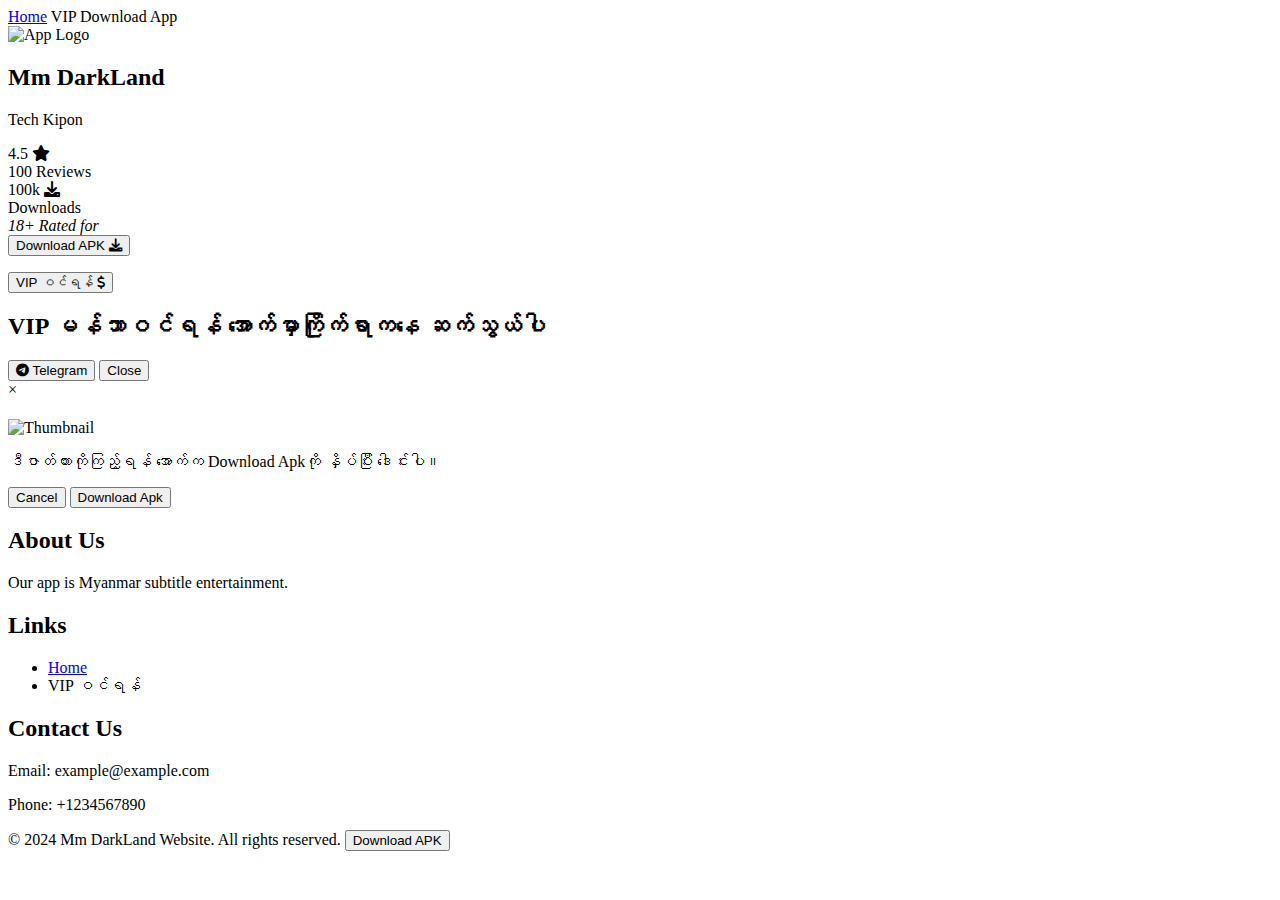
==== commit b94b56c2: "Add files via upload" ====
--- a/index.html
+++ b/index.html
@@ -1,336 +1,118 @@
-<!DOCTYPE html>
-<html lang="en">
-<head>
-    
-    <meta charset="UTF-8">
-    <meta http-equiv="X-UA-Compatible" content="IE=edge">
-    <meta name="viewport" content="width=device-width, initial-scale=1.0">
-    <title>Mm DarkLand</title>
-
-    <link rel="shortcut icon" href="/templates/frontend/images/site/favicon.png" type="image/x-icon">
-    <link rel="stylesheet" href="https://cdnjs.cloudflare.com/ajax/libs/font-awesome/6.0.0/css/all.min.css">
-
-    <!-- icofont-css-link -->
-<link rel="stylesheet" href="/templates/frontend/css/icofont.min.css">
-<!-- Owl-Carosal-Style-link -->
-<link rel="stylesheet" href="/templates/frontend/css/owl.carousel.min.css">
-<!-- Bootstrap-Style-link -->
-<link rel="stylesheet" href="/templates/frontend/css/bootstrap.min.css">
-<!-- Aos-Style-link -->
-<link rel="stylesheet" href="/templates/frontend/css/aos.css">
-<!-- Coustome-Style-link -->									
-<link rel="stylesheet" href="/templates/frontend/css/style.css">
-<!-- Responsive-Style-link -->
-<link rel="stylesheet" href="/templates/frontend/css/responsive.css">		
-<!-- Favicon -->						
-
-<link rel="stylesheet" href="/templates/frontend/css/custom-style.css">
-</head>
-
-<body>
-    <div class="page_wrapper">
-        <!-- Preloader -->
-        <div id="preloader">
-            <div id="loader"></div>
-        </div>
-        
-        <header>
-    <div class="container">
-        <!-- navigation bar -->
-        <nav class="navbar navbar-expand-lg">
-            <a class="navbar-brand" href="/">
-                <img src="templates/frontend/images/dl-logo-dark.png" alt="image" >
-            </a>
-            <button class="navbar-toggler" type="button" data-toggle="collapse" data-target="#navbarSupportedContent"
-            aria-controls="navbarSupportedContent" aria-expanded="false" aria-label="Toggle navigation">
-            <span class="navbar-toggler-icon">
-                <!-- <i class="icofont-navigation-menu ico_menu"></i> -->
-                <div class="toggle-wrap">
-                    <span class="toggle-bar"></span>
-                </div>
-            </span>
-        </button>
-        
-        <div class="collapse navbar-collapse" id="navbarSupportedContent">
-            <ul class="navbar-nav ml-auto">
-                
-                <li class="nav-item has_dropdown">
-                    <a class="nav-link" href="/">Home</a>
-                </li>
-
-                <li class="nav-item">
-                    <a class="nav-link" href="vip.html">VIP ဝင်ရန်</a>
-                </li>
-
-                <li class="nav-item">
-                    <a class="nav-link" href="#interface">Appပုံစံ</a>
-                </li>
-                
-                <li class="nav-item">
-                    <a class="nav-link" href="/download.html">Download</a>
-                </li>
-                
-            </ul>
-        </div>
-    </nav>
-    <!-- navigation end -->
-</div>
-</header>            <section class="banner_section">
-    <div class="container">
-        <div class="anim_line">
-            <span><img src="templates/frontend/images/anim_line.png" alt="anim_line"></span>
-            <span><img src="templates/frontend/images/anim_line.png" alt="anim_line"></span>
-            <span><img src="templates/frontend/images/anim_line.png" alt="anim_line"></span>
-            <span><img src="templates/frontend/images/anim_line.png" alt="anim_line"></span>
-            <span><img src="templates/frontend/images/anim_line.png" alt="anim_line"></span>
-            <span><img src="templates/frontend/images/anim_line.png" alt="anim_line"></span>
-            <span><img src="templates/frontend/images/anim_line.png" alt="anim_line"></span>
-            <span><img src="templates/frontend/images/anim_line.png" alt="anim_line"></span>
-            <span><img src="templates/frontend/images/anim_line.png" alt="anim_line"></span>
-        </div>
-
-        <div class="row">
-            <div class="col-lg-6 col-md-12"  data-aos="fade-right" data-aos-duration="1500">
-                <div class="banner_text">
-                    <h1>Mm DarkLand Application</h1>
-                    <p><span style="font-size: 19px;color: #165a93;"><strong>Mm Darkland App&nbsp;</strong> မှာ မြန်မာစာတန်းထိုး အပြာကားများကို လွယ်ကူစွာတိုက်ရိုက်ကြည့်ရှုနိုင်ပြီး၊ <br>Download လည်း ပြုလုပ်နိုင်ပါပြီ။
-                    </span></p>
-                    
-                </div>
-
-              
-                <div class="downloadcard">
-                    <img src="templates/frontend/images/app_logo_pro.png" alt="App Icon" class="app-icon">
-                    <h2>App Name: Mm DarkLand</h2>
-                    <p>Version: 1.0.0</p>
-                    <p>Date Updated: <!-- Add the actual date here --></p>
-                    <a href="/download.htm" class="download-button">Download</a>
-                </div>
-                
-                
-                
-            </div>
-            
-            <!-- banner slides start -->
-            <div class="col-lg-6 col-md-12"  data-aos="fade-in" data-aos-duration="1500">
-                <div class="banner_slider">
-                    
-                    <div id="frmae_slider" class="owl-carousel owl-theme">
-                        <div class="item">
-                            <div class="slider_img">
-                                <img src="templates/frontend/images/screenshot/1.jpg" alt="image" >
-                            </div>
-                        </div>
-                        <div class="item">
-                            <div class="slider_img">
-                                <img src="templates/frontend/images/screenshot/2.jpg" alt="image" >
-                            </div>
-                        </div>
-                        <div class="item">
-                            <div class="slider_img">
-                                <img src="templates/frontend/images/screenshot/3.jpg" alt="image" >
-                            </div>
-                        </div>
-                    </div>
-                    
-                </div>
-            </div>
-            <!-- banner slides end -->
-            
-        </div>
-        <!-- row end -->
-    </div>
-    <!-- container end -->
-</section>
-<!-- Banner-Section-end -->    <section id="vip" class="row_am features_section" id="features">
-    <!-- container start -->
-    <div   class="container">
-        <div class="section_title" data-aos="fade-up" data-aos-duration="1500" data-aos-delay="100">
-            <!-- h2 -->
-            <h2>VIP Member လစဥ်ကြေးသွင်းရန်</h2>
-            <!-- p -->
-            
-            </div>
-          
-             
-
-            <div  class="card" data-aos="fade-up" data-aos-duration="1500" data-aos-delay="100">
-                <h2>VIP မန်ဘာဝင်ရန် အောက်မှာကြိုက်ရာကနေ ဆက်သွယ်ပါ</h2>
-                <ul class="list">
-                    <li class="list-item" onclick="navigateTo('https://t.me')">
-                        <i class="fab fa-telegram"></i>
-                        <span>Telegram</span>
-                    </li>
-                    <li class="list-item" onclick="navigateTo('https://t.me')">
-                        <i class="fab fa-facebook"></i>
-                        <span>Fscebook</span>
-                    </li>
-                </ul>
-              
-            </div>
-          
-            
-            <script>
-                function navigateTo(url) {
-                    window.open(url, '_blank');
-                }
-            </script>
-        </div>
-        <!-- container end -->
-    </section>      <!-- Beautifull-interface-Section start -->
-<section class="row_am interface_section" id="interface">
-    <!-- container start -->
-    <div class="container-fluid">
-        <div class="section_title" data-aos="fade-up" data-aos-duration="1500" data-aos-delay="300">
-            <!-- h2 -->
-            <h2>App UI</h2>
-            <!-- p -->
-            
-        </div>
-        
-        <!-- screen slider start -->
-        <div class="screen_slider" >
-            <div id="screen_slider" class="owl-carousel owl-theme">
-                <div class="item">
-                    <div class="screen_frame_img">
-                        <img src="templates/frontend/images/screenshot/1.jpg" alt="image" >
-                    </div>
-                </div>
-                <div class="item">
-                    <div class="screen_frame_img">
-                        <img src="templates/frontend/images/screenshot/2.jpg" alt="image" >
-                    </div>
-                </div>
-                <div class="item">
-                    <div class="screen_frame_img">
-                        <img src="templates/frontend/images/screenshot/3.jpg" alt="image" >
-                    </div>
-                </div>
-                <div class="item">
-                    <div class="screen_frame_img">
-                        <img src="templates/frontend/images/screenshot/4.jpg" alt="image" >
-                    </div>
-                </div>
-                <div class="item">
-                    <div class="screen_frame_img">
-                        <img src="templates/frontend/images/screenshot/5.jpg" alt="image" >
-                    </div>
-                </div>
-                <div class="item">
-                    <div class="screen_frame_img">
-                        <img src="templates/frontend/images/screenshot/6.jpg" alt="image" >
-                    </div>
-                </div>
-                <div class="item">
-                    <div class="screen_frame_img">
-                        <img src="templates/frontend/images/screenshot/7.jpg" alt="image" >
-                    </div>
-                </div>
-                <div class="item">
-                    <div class="screen_frame_img">
-                        <img src="templates/frontend/images/screenshot/8.jpg" alt="image" >
-                    </div>
-                </div>
-                <div class="item">
-                    <div class="screen_frame_img">
-                        <img src="templates/frontend/images/screenshot/9.jpg" alt="image" >
-                    </div>
-                </div>
-            </div>
-        </div>
-        <!-- screen slider end -->
-    </div>
-    <!-- container end -->
-</section>
-<!-- Beautifull-interface-Section end -->        <!-- Footer-Section start -->
-<footer>
-    <div class="top_footer" id="contact">
-        <!-- animation line -->
-        <div class="anim_line dark_bg">
-            <span><img src="templates/frontend/images/anim_line.png" alt="anim_line"></span>
-            <span><img src="templates/frontend/images/anim_line.png" alt="anim_line"></span>
-            <span><img src="templates/frontend/images/anim_line.png" alt="anim_line"></span>
-            <span><img src="templates/frontend/images/anim_line.png" alt="anim_line"></span>
-            <span><img src="templates/frontend/images/anim_line.png" alt="anim_line"></span>
-            <span><img src="templates/frontend/images/anim_line.png" alt="anim_line"></span>
-            <span><img src="templates/frontend/images/anim_line.png" alt="anim_line"></span>
-            <span><img src="templates/frontend/images/anim_line.png" alt="anim_line"></span>
-            <span><img src="templates/frontend/images/anim_line.png" alt="anim_line"></span>
-        </div>
-        <!-- container start -->
-        <div class="container">
-            <!-- row start -->
-            <div class="row">
-                <!-- footer link 1 -->
-                <div class="col-lg-4 col-md-6 col-12">
-                    <div class="abt_side">
-                        <div class="logo"> <img src="templates/frontend/images/dl-logo-light.png" alt="image" ></div>
-                    </div>
-                </div>
-                
-              
-                
-               
-                
-                <!-- footer link 4 -->
-                <div class="col-lg-2 col-md-6 col-12">
-                    <div class="">
-                        <h3>Let’s Try Out</h3>
-                        
-
-                        <div style="margin-top: 40px;">
-                            <div>
-                                <a class="" href="/download.html">
-                                    <img class="footer-download" src="/templates/frontend/images/site/apk-direct-download.png" alt="">
-                                </a>
-                            </div>
-                            
-                        </div>
-
-                        
-                    </div>
-                </div>
-            </div>
-            <!-- row end -->
-        </div>
-        <!-- container end -->
-    </div>
-    
-    <!-- last footer -->
-    <div class="bottom_footer">
-        <!-- container start -->
-        <div class="container">
-            <!-- row start -->
-            <div class="row">
-                <div class="col-md-6">
-                    <p style="color: black;">© Copyrights 2022. All rights reserved.</p>
-                </div>
-                <div class="col-md-6">
-                    <p class="developer_text" style="color: black;">Developed by <b>Mm DarkLand</b></p>
-                </div>
-            </div>
-            <!-- row end -->
-        </div>
-        <!-- container end -->
-    </div>
-    
-    <!-- go top button -->
-    <div class="go_top">
-        <span><img src="templates/frontend/images/go_top.png" alt="image" ></span>
-    </div>
-</footer>
-<!-- Footer-Section end -->        
-        <div class="purple_backdrop"></div>
-    </div>
-    
-    <!-- Jquery-js-Link -->
-<script data-cfasync="false" src="/cdn-cgi/scripts/5c5dd728/cloudflare-static/email-decode.min.js"></script><script src="/templates/frontend/js/jquery.js"></script>
-<!-- owl-js-Link -->
-<script src="/templates/frontend/js/owl.carousel.min.js"></script>
-<!-- bootstrap-js-Link -->
-<script src="/templates/frontend/js/bootstrap.min.js"></script>
-<!-- aos-js-Link -->
-<script src="/templates/frontend/js/aos.js"></script>
-<!-- main-js-Link -->
-<script src="/templates/frontend/js/main.js"></script>    </body>
-</html>
+<!DOCTYPE html>
+<html lang="en">
+<head>
+    <meta charset="UTF-8">
+    <meta name="viewport" content="width=device-width, initial-scale=1.0">
+    <title>Mm DarkLand</title>
+    <link rel="icon" type="image/x-icon" href="src/images/favicon.ico">
+    <link rel="stylesheet" href="css/styles.css">
+    <link rel="stylesheet" href="https://cdnjs.cloudflare.com/ajax/libs/font-awesome/6.0.0/css/all.min.css">
+</head>
+<body>
+    <nav class="menu">
+        <div class="menu-toggle">
+            <div class="bar"></div>
+            <div class="bar"></div>
+            <div class="bar"></div>
+        </div>
+        <div class="menu-items">
+            <a href="#" class="menu-item">Home</a>
+            <a  id="vipMenuItem" class="menu-item">VIP</a>
+            <a id="downloadMenuItem" class="menu-item">Download App</a>
+        </div>
+    </nav>
+    
+    
+    
+    <div class="app-info">
+        <img src="src/images/app_logo_pro.png" alt="App Logo" class="app-logo">
+        <div class="app-details">
+            <h2>Mm DarkLand</h2>
+            <p>Tech Kipon</p>
+           
+            
+        </div>
+    </div>
+    <div class="downloads">
+        <div class="rating">
+            <div class="stars">4.5 <i class="fas fa-star"></i></div>
+            <div class="reviews">100 Reviews</div>
+        </div>
+        <div class="downloads-info">
+            <div class="downloads-count">100k <i class="fas fa-download"></i></div>
+            <div class="downloads-label">Downloads</div>
+        </div>
+        <div class="rate-for">
+            <i class="material-icons">18+ Rated for </i> 
+        </div>
+    </div>
+    <button class="download-btn" id="downloadBtn">Download APK <i class="fas fa-download"></i></button>
+    
+    <div class="container">
+        <p class="channel_title" id="title1"></p>
+        <div class="horizontal-list" id="horizontalList1"></div>
+        <button class="vip-btn" id="vipBtn">VIP ဝင်ရန် <i class="fas fa-usd"></i></button>
+        <p class="channel_title" id="title2"></p>
+        <div class="horizontal-list" id="horizontalList2"></div>
+        <p class="channel_title" id="title3"></p>
+        <div class="horizontal-list" id="horizontalList3"></div>
+        <p class="channel_title" id="title4"></p>
+        <div class="horizontal-list" id="horizontalList4"></div>
+        <p class="channel_title" id="title5"></p>
+        <div class="horizontal-list" id="horizontalList5"></div>
+    </div>
+
+    <div id="vip_dialog" class="vip_dialog">
+        <div class="card" data-aos="fade-up" data-aos-duration="1500" data-aos-delay="100">
+            <h2>VIP မန်ဘာဝင်ရန် အောက်မှာကြိုက်ရာကနေ ဆက်သွယ်ပါ</h2>
+            <button class="vip_dialog_button" onclick="navigateTo('https://t.me')">
+                <i class="fab fa-telegram"></i>
+                <span>Telegram</span>
+            </button>
+            
+            <button id="closeVipDialog">Close</button>
+        </div>
+    </div>
+    
+    
+    <!-- Dialogue box -->
+    <div class="dialogue" id="dialogue">
+        <div class="dialogue-content">
+            <span class="close-button" id="closeButton">&times;</span>
+            <h2 id="dialogueTitle"></h2>
+            <img src="" id="dialogueImage" alt="Thumbnail">
+            <p id="dialogueMessage">ဒီဇာတ်ကားကိုကြည့်ရန် အောက်က Download Apkကို နှိပ်ပြီး ‌ဒေါင်းပါ။</p>
+            <button id="cancelButton">Cancel</button>
+            <button id="downloadButton">Download Apk</button>
+            
+        </div>
+    </div>
+    <footer class="footer">
+        <div class="footer-content">
+            <div class="footer-section">
+                <h2>About Us</h2>
+                <p>Our app is Myanmar subtitle entertainment.</p>
+            </div>
+            <div class="footer-section">
+                <h2>Links</h2>
+                <ul>
+                    <li><a href="#">Home</a></li>
+                    <li><a id="vipMenuFooter">VIP ဝင်ရန်</a></li>
+                  
+                </ul>
+            </div>
+            <div class="footer-section">
+                <h2>Contact Us</h2>
+                <p>Email: example@example.com</p>
+                <p>Phone: +1234567890</p>
+            </div>
+        </div>
+        <div class="footer-bottom">
+            &copy; 2024 Mm DarkLand Website. All rights reserved.
+            <button class="download-btn" id="downloadfooterBtn">Download APK</button>
+        </div>
+    </footer>
+    
+    <script src="js/script.js"></script>
+</body>
+</html>
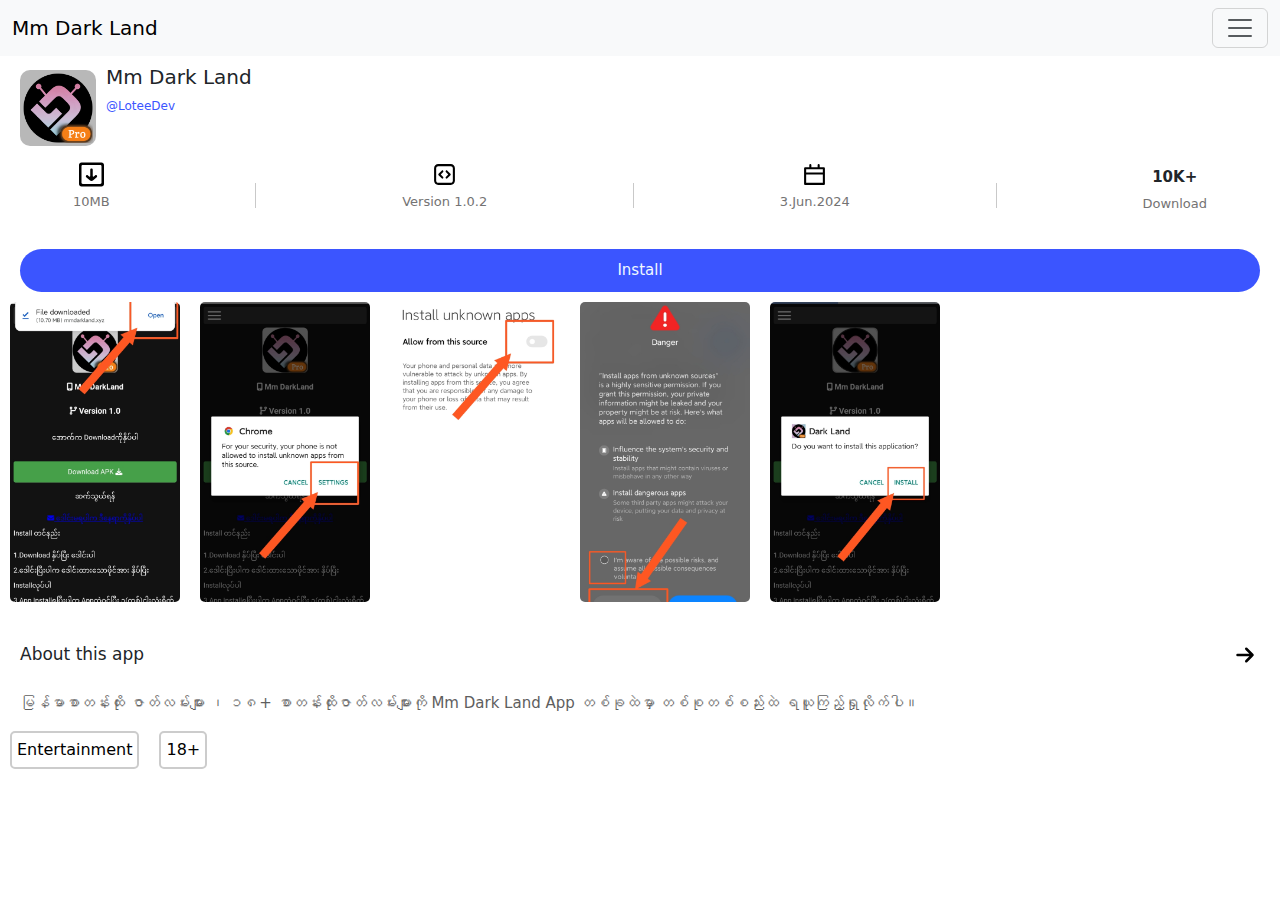
==== commit 2ad955ad: "update 3.6.24" ====
--- a/index.html
+++ b/index.html
@@ -1,118 +1,122 @@
-<!DOCTYPE html>
-<html lang="en">
-<head>
-    <meta charset="UTF-8">
-    <meta name="viewport" content="width=device-width, initial-scale=1.0">
-    <title>Mm DarkLand</title>
-    <link rel="icon" type="image/x-icon" href="src/images/favicon.ico">
-    <link rel="stylesheet" href="css/styles.css">
-    <link rel="stylesheet" href="https://cdnjs.cloudflare.com/ajax/libs/font-awesome/6.0.0/css/all.min.css">
-</head>
-<body>
-    <nav class="menu">
-        <div class="menu-toggle">
-            <div class="bar"></div>
-            <div class="bar"></div>
-            <div class="bar"></div>
-        </div>
-        <div class="menu-items">
-            <a href="#" class="menu-item">Home</a>
-            <a  id="vipMenuItem" class="menu-item">VIP</a>
-            <a id="downloadMenuItem" class="menu-item">Download App</a>
-        </div>
-    </nav>
-    
-    
-    
-    <div class="app-info">
-        <img src="src/images/app_logo_pro.png" alt="App Logo" class="app-logo">
-        <div class="app-details">
-            <h2>Mm DarkLand</h2>
-            <p>Tech Kipon</p>
-           
-            
-        </div>
-    </div>
-    <div class="downloads">
-        <div class="rating">
-            <div class="stars">4.5 <i class="fas fa-star"></i></div>
-            <div class="reviews">100 Reviews</div>
-        </div>
-        <div class="downloads-info">
-            <div class="downloads-count">100k <i class="fas fa-download"></i></div>
-            <div class="downloads-label">Downloads</div>
-        </div>
-        <div class="rate-for">
-            <i class="material-icons">18+ Rated for </i> 
-        </div>
-    </div>
-    <button class="download-btn" id="downloadBtn">Download APK <i class="fas fa-download"></i></button>
-    
-    <div class="container">
-        <p class="channel_title" id="title1"></p>
-        <div class="horizontal-list" id="horizontalList1"></div>
-        <button class="vip-btn" id="vipBtn">VIP ဝင်ရန် <i class="fas fa-usd"></i></button>
-        <p class="channel_title" id="title2"></p>
-        <div class="horizontal-list" id="horizontalList2"></div>
-        <p class="channel_title" id="title3"></p>
-        <div class="horizontal-list" id="horizontalList3"></div>
-        <p class="channel_title" id="title4"></p>
-        <div class="horizontal-list" id="horizontalList4"></div>
-        <p class="channel_title" id="title5"></p>
-        <div class="horizontal-list" id="horizontalList5"></div>
-    </div>
-
-    <div id="vip_dialog" class="vip_dialog">
-        <div class="card" data-aos="fade-up" data-aos-duration="1500" data-aos-delay="100">
-            <h2>VIP မန်ဘာဝင်ရန် အောက်မှာကြိုက်ရာကနေ ဆက်သွယ်ပါ</h2>
-            <button class="vip_dialog_button" onclick="navigateTo('https://t.me')">
-                <i class="fab fa-telegram"></i>
-                <span>Telegram</span>
-            </button>
-            
-            <button id="closeVipDialog">Close</button>
-        </div>
-    </div>
-    
-    
-    <!-- Dialogue box -->
-    <div class="dialogue" id="dialogue">
-        <div class="dialogue-content">
-            <span class="close-button" id="closeButton">&times;</span>
-            <h2 id="dialogueTitle"></h2>
-            <img src="" id="dialogueImage" alt="Thumbnail">
-            <p id="dialogueMessage">ဒီဇာတ်ကားကိုကြည့်ရန် အောက်က Download Apkကို နှိပ်ပြီး ‌ဒေါင်းပါ။</p>
-            <button id="cancelButton">Cancel</button>
-            <button id="downloadButton">Download Apk</button>
-            
-        </div>
-    </div>
-    <footer class="footer">
-        <div class="footer-content">
-            <div class="footer-section">
-                <h2>About Us</h2>
-                <p>Our app is Myanmar subtitle entertainment.</p>
-            </div>
-            <div class="footer-section">
-                <h2>Links</h2>
-                <ul>
-                    <li><a href="#">Home</a></li>
-                    <li><a id="vipMenuFooter">VIP ဝင်ရန်</a></li>
-                  
-                </ul>
-            </div>
-            <div class="footer-section">
-                <h2>Contact Us</h2>
-                <p>Email: example@example.com</p>
-                <p>Phone: +1234567890</p>
-            </div>
-        </div>
-        <div class="footer-bottom">
-            &copy; 2024 Mm DarkLand Website. All rights reserved.
-            <button class="download-btn" id="downloadfooterBtn">Download APK</button>
-        </div>
-    </footer>
-    
-    <script src="js/script.js"></script>
-</body>
-</html>
+<!DOCTYPE html>
+<html lang="en">
+  <head>
+    <meta charset="UTF-8" />
+    <meta name="viewport" content="width=device-width, initial-scale=1.0" />
+    <title>Mm Dark Land</title>
+    
+    <meta name="description" content="မြန်မာစာတန်းထိုး ဇာတ်လမ်းများ ၊ ၁၈+ စာတန်းထိုးဇာတ်လမ်းများကို Mm Dark Land App တစ်ခုထဲမှာ တစ်စုတစ်စည်းထဲ ရယူကြည့်ရှုလိုက်ပါ။ Jav mmsub, Japan mmsub, jav video, jav myanmarsub,">
+    <meta name="robots" content="index, follow" />
+    <meta name="keywords" content="jav mmsub, japan mmsub, myanmar allkar, myanmar jav, myanmar subtile hd, hd myanmar">
+
+    <link rel="shortcut icon" href="./images/favicon.ico" type="image/x-icon">
+    <link href="https://cdn.jsdelivr.net/npm/bootstrap@5.3.3/dist/css/bootstrap.min.css" rel="stylesheet" integrity="sha384-QWTKZyjpPEjISv5WaRU9OFeRpok6YctnYmDr5pNlyT2bRjXh0JMhjY6hW+ALEwIH" crossorigin="anonymous">
+    <link rel="stylesheet" href="./css/style.css">
+    <link rel="preconnect" href="https://fonts.googleapis.com">
+
+  </head>
+  <body>
+    <!-- Navigation bar -->
+    <nav class="navbar bg-body-tertiary fixed-top">
+      <div class="container-fluid">
+        <a class="navbar-brand" href="#">Mm Dark Land</a>
+        <button class="navbar-toggler" type="button" data-bs-toggle="offcanvas" data-bs-target="#offcanvasNavbar" aria-controls="offcanvasNavbar" aria-label="Toggle navigation">
+          <span class="navbar-toggler-icon"></span>
+        </button>
+        <div class="offcanvas offcanvas-end" tabindex="-1" id="offcanvasNavbar" aria-labelledby="offcanvasNavbarLabel">
+          <div class="offcanvas-header">
+            <h5 class="offcanvas-title" id="offcanvasNavbarLabel">Mm Dark Land</h5>
+            <button type="button" class="btn-close" data-bs-dismiss="offcanvas" aria-label="Close"></button>
+          </div>
+          <div class="offcanvas-body">
+            <ul class="navbar-nav justify-content-end flex-grow-1 pe-3">
+              <li class="nav-item">
+                <a class="nav-link active" aria-current="page" href="#">Home</a>
+              </li>
+              <li class="nav-item">
+                <a class="nav-link" href="./vipmember.html">VIPဝင်ရန်</a>
+              </li>
+              <li class="nav-item">
+                <a class="nav-link" href="./install.html">Installတင်နည်းကြည့်ရန်</a>
+              </li>
+              <li class="nav-item">
+                <a class="nav-link" href="./download.html">Download Apk</a>
+              </li>
+              <li class="nav-item dropdown">
+                <a class="nav-link dropdown-toggle" href="#" role="button" data-bs-toggle="dropdown" aria-expanded="false">
+                  Telegram channelဝင်ရန်
+                </a>
+                <ul class="dropdown-menu">
+                  <li><a class="dropdown-item" href="https://t.me/mmdarklandofficial">Mm DarkLAnd Officail channel</a></li>
+                  <li><a class="dropdown-item" href="https://t.me/xlightvideo">XLight Japan videoသီးသန့်</a></li>
+                  <li>
+                    <hr class="dropdown-divider">
+                  </li>
+                  <li><a class="dropdown-item" href="#">Privacy and Policy</a></li>
+                </ul>
+              </li>
+            </ul>
+            
+          </div>
+        </div>
+      </div>
+    </nav>
+<!-- Header -->
+    <div class="header-container default-container">
+      <div  class="logo-container">
+        <img class="app-logo" src="./images/app_logo_pro.png" alt="" />
+      </div>
+      <div class="app-name-container">
+        <h1 class="app-name">Mm Dark Land</h1>
+        <p class="dev-name">@LoteeDev</p>
+      </div>
+    </div>
+    <!-- Staus -->
+    <div class="staus-container">
+      <div class="staus-item">
+        <img class="staus-img" src="./images/download-1453-svgrepo-com.svg" alt="" />
+        <p class="staus-info">10MB</p>
+      </div>
+      <div class="staus-space-line"></div>
+
+      <div class="staus-item">
+        <img class="staus-img" src="./images/git-repository-svgrepo-com.svg" alt="" />
+        <p class="staus-info">Version 1.0.2</p>
+      </div>
+      <div class="staus-space-line"></div>
+      <div class="staus-item">
+        <img class="staus-img" src="./images/date-svgrepo-com.svg" alt="" />
+        <p class="staus-info">3.Jun.2024</p>
+      </div>
+      <div class="staus-space-line"></div>
+      <div class="staus-item">
+        <p class="staus-text">10K+</p>
+        <p class="staus-info">Download</p>
+      </div>
+    </div>
+    <!-- Install button -->
+    <div class="default-container"><a href="./download.html" target="_parent"><button class="button-download">Install</button></a></div>
+  <!-- screenshot -->
+    <div class="screenshort-container">
+     <a href="./images/ss/ins1.jpg"> <img class="ss-img" src="./images/ss/ins1.jpg" alt="" /></a><a href="./images/ss/ins2.jpg"><img class="ss-img" src="./images/ss/ins2.jpg" alt="" /></a><a href="./images/ss/ins3.jpg"><img class="ss-img" src="./images/ss/ins3.jpg" alt="" /></a><a href="./images/ss/ins4.jpg"><img class="ss-img"
+        src="./images/ss/ins4.jpg"
+        alt=""
+      /></a><a href="./images/ss/ins5.jpg"><img class="ss-img" src="./images/ss/ins5.jpg" alt="" /></a>
+    </div>
+    <!-- About app -->
+    <div class="about-container">
+      <div class="about-head">
+        <p class="about-title">
+          About this app
+        </p><div><img class="about-img" src="./images/arrow-sm-right-svgrepo-com.svg" alt=""></div>
+      </div>
+      <h1 class="about-desc">မြန်မာစာတန်းထိုး ဇာတ်လမ်းများ ၊ ၁၈+ စာတန်းထိုးဇာတ်လမ်းများကို Mm Dark Land App တစ်ခုထဲမှာ တစ်စုတစ်စည်းထဲ ရယူကြည့်ရှုလိုက်ပါ။</h1>
+    </div>
+    <!-- tag -->
+    <div class="tag-container">
+      <button class="tag-button">Entertainment</button><button class="tag-button">18+</button></div>
+
+
+      <script src="https://cdn.jsdelivr.net/npm/bootstrap@5.3.3/dist/js/bootstrap.bundle.min.js" integrity="sha384-YvpcrYf0tY3lHB60NNkmXc5s9fDVZLESaAA55NDzOxhy9GkcIdslK1eN7N6jIeHz" crossorigin="anonymous"></script>
+  </body>
+</html>
--- a/css/style.css
+++ b/css/style.css
@@ -0,0 +1,147 @@
+*{
+    margin: 0;
+    padding: 0;
+    box-sizing: border-box;
+}
+
+.default-container{
+    padding-left: 20px;
+    padding-right: 20px;
+}
+.header-container{
+    margin-top: 60px;
+    display: flex;
+    align-items: center;
+    padding-top: 10px;
+}
+.logo-container{
+    border: solid transparent;
+    border-radius: 10px;
+    box-shadow: 10px;
+    background-color: #b8b8b8;
+}
+.app-logo{
+    width: 70px;
+    height: 70px;
+
+}
+.app-name-container{
+padding-left: 10px;
+transform: translateY(-10px);
+}
+.app-name{
+    font-size: 20px;
+    font-weight: 400;
+}
+.dev-name{
+    color: #3b55ff;
+    font-size: 12px;
+    margin-top: 5px;
+}
+.staus-container{
+    display: flex;
+    align-items: center;
+    margin-top: 15px;
+    width: 100vw;
+    justify-content: space-around;
+    
+}
+.staus-space-line{
+    height: 25px;
+    width: 1px;
+    background-color: #c9c9c9
+}
+.staus-item{
+    display: flex;
+    flex-direction: column;
+    align-items: center;
+    justify-content: center;
+}
+.staus-img{
+    width: 25px;
+    height: 25px;
+    
+}
+.staus-text{
+    font-size: 15px;
+    margin-top: 5px;
+    font-weight: 600;
+    margin-bottom: 0;
+}
+.staus-info{
+    font-size: 13px;
+    margin-top: 5px;
+    font-weight: 100;
+    color: #747373;
+}
+
+.button-download{
+    width: 100%;
+    margin-top: 20px;
+    border:0px solid transparent;
+    border-radius: 1000px;
+    padding: 10px 0;
+    font-size: 15px;
+    background-color: #3b55ff;
+    color: aliceblue;
+}
+.button-download:hover{
+    background-color: #212f8f;
+}
+.screenshort-container{
+    display: flex;
+    align-items: center;
+    overflow-x: scroll;
+    margin-top: 10px;
+}
+.ss-img{
+    width: 170px;
+    height: 300px;
+    border-radius: 5px;
+    object-fit: cover;
+    margin:0 10px;
+}
+
+.about-container{
+    margin-top: 20px;
+    padding: 0 20px;
+}
+.about-head{
+display: flex;
+align-items: center;
+justify-content: space-between;
+}
+.about-head:hover{
+     background-color: #eaeaea;
+    }
+.about-title{
+    font-size: 17px;
+    margin-top: 20px;
+}
+.about-img{
+    width: 30px;
+    height: 30px;
+    margin-top: 5px;
+}
+.about-desc{
+    font-weight: 100;
+    font-size: 15px;
+    color: #5e5e5e;
+    line-height: 20px;
+    margin-top: 10px;
+}
+.tag-container{
+    display: flex;
+    align-items: center;
+    overflow-x: scroll;
+}
+.tag-button{
+    border: 2px solid #ccc;
+    margin: 10px;
+    padding: 5px;
+    background-color: transparent;
+    border-radius: 5px;
+}
+.tag-button:hover{
+    background-color: #ccc;
+}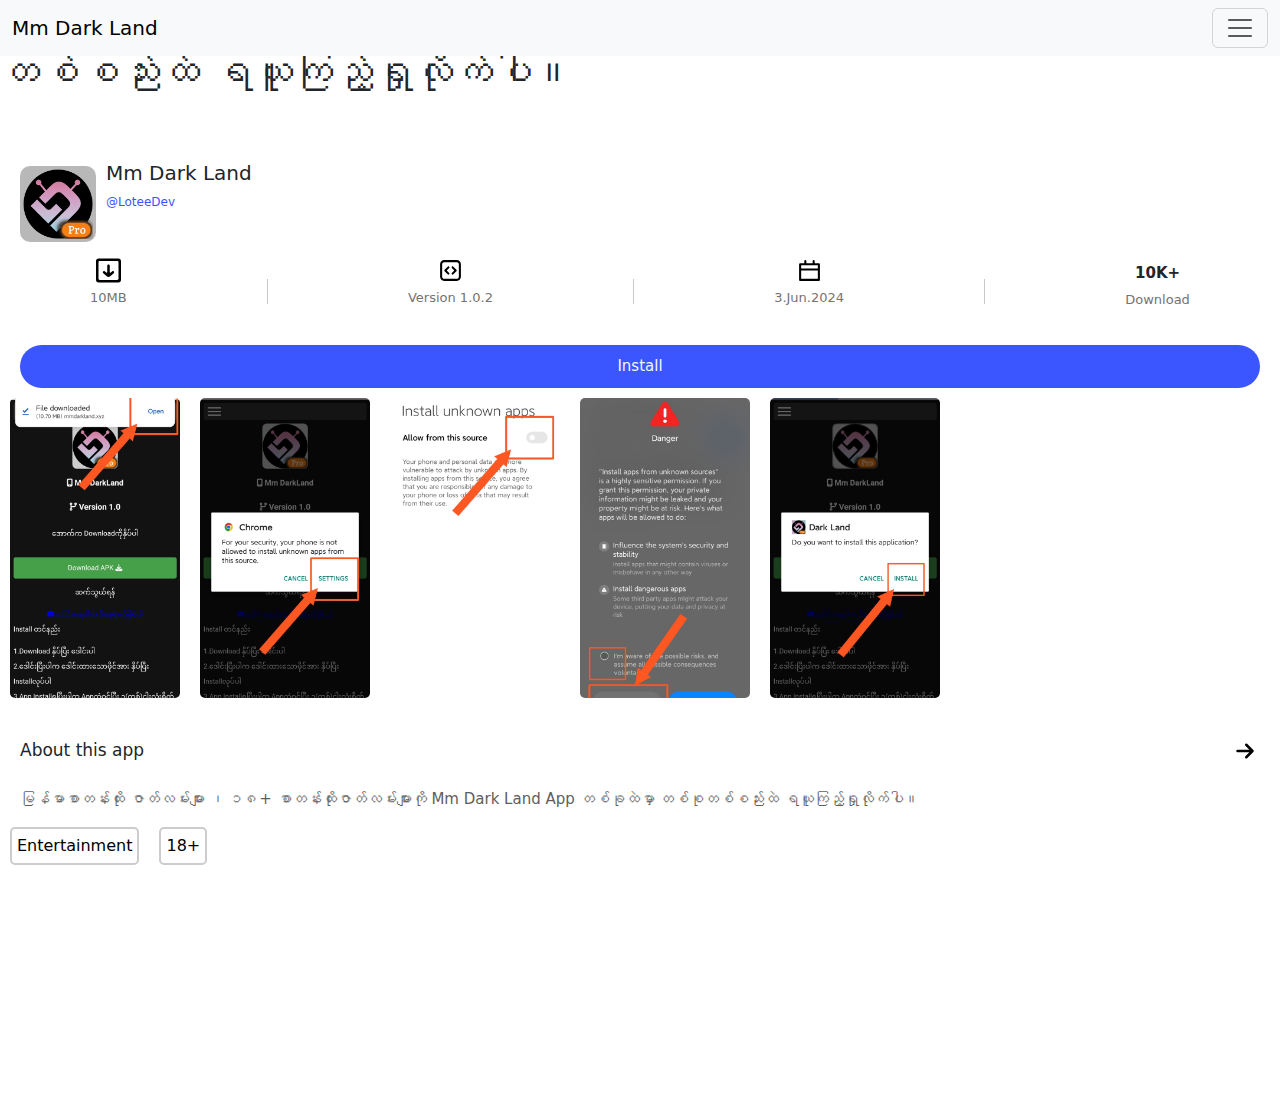
==== commit 9369697a: "web update v2" ====
--- a/index.html
+++ b/index.html
@@ -16,6 +16,7 @@
 
   </head>
   <body>
+    <h1 class="seo-tag">၁၈+စာတန်းထိုးဇာတ်လမ်းများကို Mm Dark Land App တစ်ခုထဲမှာ တစ်စုတစ်စည်းထဲ ရယူကြည့်ရှုလိုက်ပါ။ </h1>
     <!-- Navigation bar -->
     <nav class="navbar bg-body-tertiary fixed-top">
       <div class="container-fluid">
@@ -72,7 +73,7 @@
       </div>
     </div>
     <!-- Staus -->
-    <div class="staus-container">
+    <div class="staus-container default-container">
       <div class="staus-item">
         <img class="staus-img" src="./images/download-1453-svgrepo-com.svg" alt="" />
         <p class="staus-info">10MB</p>
@@ -115,7 +116,7 @@
     <!-- tag -->
     <div class="tag-container">
       <button class="tag-button">Entertainment</button><button class="tag-button">18+</button></div>
-
+<div style="width: 100%; height: 25vh;"></div>
 
       <script src="https://cdn.jsdelivr.net/npm/bootstrap@5.3.3/dist/js/bootstrap.bundle.min.js" integrity="sha384-YvpcrYf0tY3lHB60NNkmXc5s9fDVZLESaAA55NDzOxhy9GkcIdslK1eN7N6jIeHz" crossorigin="anonymous"></script>
   </body>
--- a/css/style.css
+++ b/css/style.css
@@ -1,3 +1,4 @@
+<<<<<<< HEAD
 *{
     margin: 0;
     padding: 0;
@@ -28,10 +29,12 @@
 .app-name-container{
 padding-left: 10px;
 transform: translateY(-10px);
+
 }
 .app-name{
     font-size: 20px;
     font-weight: 400;
+    
 }
 .dev-name{
     color: #3b55ff;
@@ -144,4 +147,152 @@
 }
 .tag-button:hover{
     background-color: #ccc;
+=======
+*{
+    margin: 0;
+    padding: 0;
+    box-sizing: border-box;
+}
+
+.default-container{
+    padding-left: 20px;
+    padding-right: 20px;
+}
+.header-container{
+    margin-top: 60px;
+    display: flex;
+    align-items: center;
+    padding-top: 10px;
+}
+.logo-container{
+    border: solid transparent;
+    border-radius: 10px;
+    box-shadow: 10px;
+    background-color: #b8b8b8;
+}
+.app-logo{
+    width: 70px;
+    height: 70px;
+
+}
+.app-name-container{
+padding-left: 10px;
+transform: translateY(-10px);
+}
+.app-name{
+    font-size: 20px;
+    font-weight: 400;
+}
+.dev-name{
+    color: #3b55ff;
+    font-size: 12px;
+    margin-top: 5px;
+}
+.staus-container{
+    display: flex;
+    align-items: center;
+    margin-top: 15px;
+    width: 100vw;
+    justify-content: space-around;
+    
+}
+.staus-space-line{
+    height: 25px;
+    width: 1px;
+    background-color: #c9c9c9
+}
+.staus-item{
+    display: flex;
+    flex-direction: column;
+    align-items: center;
+    justify-content: center;
+}
+.staus-img{
+    width: 25px;
+    height: 25px;
+    
+}
+.staus-text{
+    font-size: 15px;
+    margin-top: 5px;
+    font-weight: 600;
+    margin-bottom: 0;
+}
+.staus-info{
+    font-size: 13px;
+    margin-top: 5px;
+    font-weight: 100;
+    color: #747373;
+}
+
+.button-download{
+    width: 100%;
+    margin-top: 20px;
+    border:0px solid transparent;
+    border-radius: 1000px;
+    padding: 10px 0;
+    font-size: 15px;
+    background-color: #3b55ff;
+    color: aliceblue;
+}
+.button-download:hover{
+    background-color: #212f8f;
+}
+.screenshort-container{
+    display: flex;
+    align-items: center;
+    overflow-x: scroll;
+    margin-top: 10px;
+}
+.ss-img{
+    width: 170px;
+    height: 300px;
+    border-radius: 5px;
+    object-fit: cover;
+    margin:0 10px;
+}
+
+.about-container{
+    margin-top: 20px;
+    padding: 0 20px;
+}
+.about-head{
+display: flex;
+align-items: center;
+justify-content: space-between;
+}
+.about-head:hover{
+     background-color: #eaeaea;
+    }
+.about-title{
+    font-size: 17px;
+    margin-top: 20px;
+}
+.about-img{
+    width: 30px;
+    height: 30px;
+    margin-top: 5px;
+}
+.about-desc{
+    font-weight: 100;
+    font-size: 15px;
+    color: #5e5e5e;
+    line-height: 20px;
+    margin-top: 10px;
+}
+.tag-container{
+    display: flex;
+    align-items: center;
+    overflow-x: scroll;
+}
+.tag-button{
+    border: 2px solid #ccc;
+    margin: 10px;
+    padding: 5px;
+    background-color: transparent;
+    border-radius: 5px;
+}
+.tag-button:hover{
+    background-color: #ccc;
+>>>>>>> 25d2b93530cae6127f867543c8878cdc935d416e
 }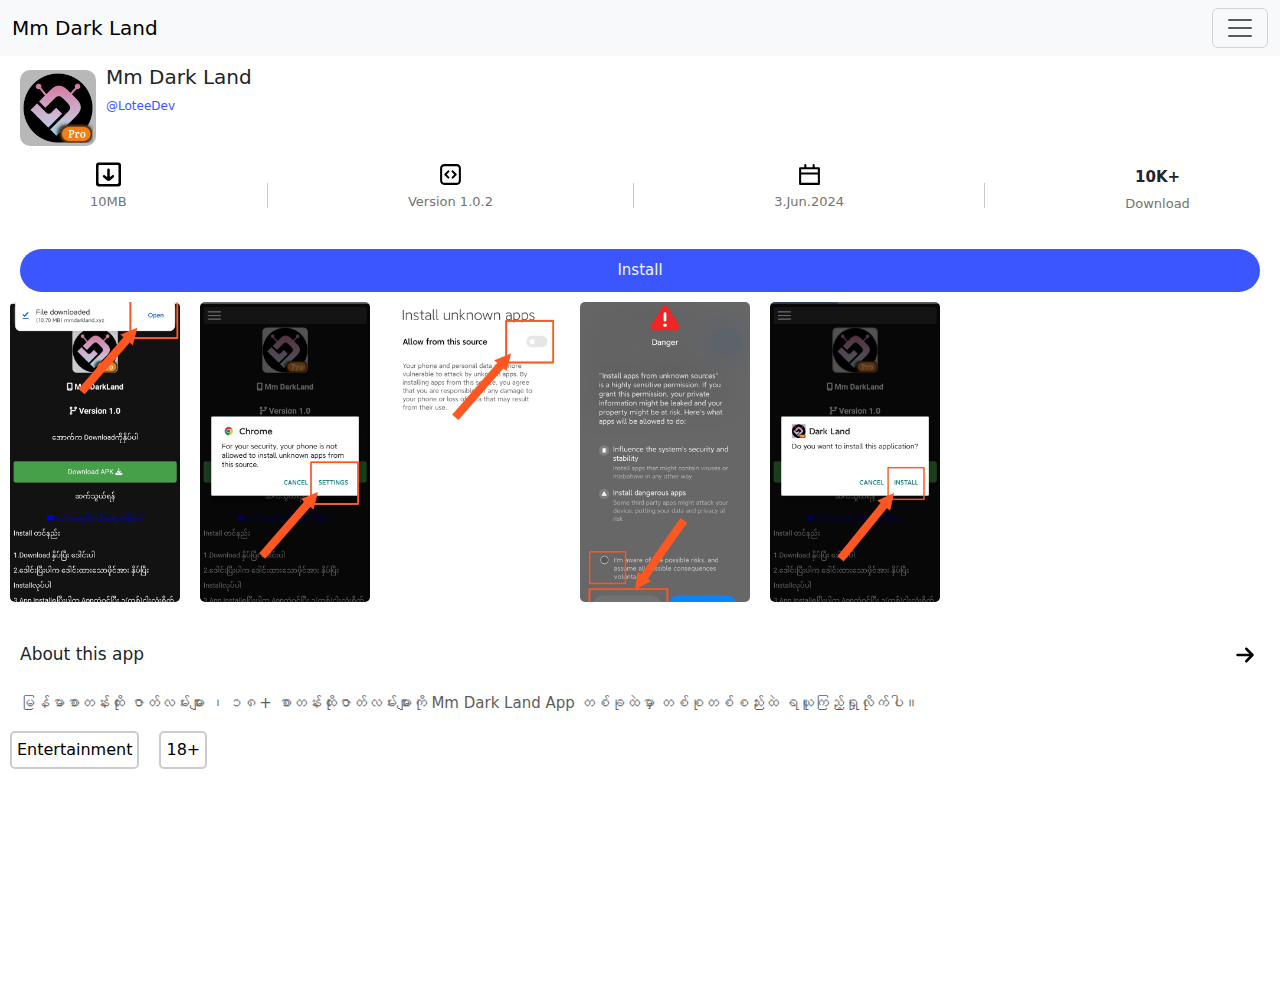
==== commit 055dfd9b: "main" ====
--- a/index.html
+++ b/index.html
@@ -16,7 +16,7 @@
 
   </head>
   <body>
-    <h1 class="seo-tag">၁၈+စာတန်းထိုးဇာတ်လမ်းများကို Mm Dark Land App တစ်ခုထဲမှာ တစ်စုတစ်စည်းထဲ ရယူကြည့်ရှုလိုက်ပါ။ </h1>
+    <!-- <h1 class="seo-tag">၁၈+စာတန်းထိုးဇာတ်လမ်းများကို Mm Dark Land App တစ်ခုထဲမှာ တစ်စုတစ်စည်းထဲ ရယူကြည့်ရှုလိုက်ပါ။ </h1> -->
     <!-- Navigation bar -->
     <nav class="navbar bg-body-tertiary fixed-top">
       <div class="container-fluid">
@@ -36,6 +36,9 @@
               </li>
               <li class="nav-item">
                 <a class="nav-link" href="./vipmember.html">VIPဝင်ရန်</a>
+              </li>
+              <li class="nav-item">
+                <a class="nav-link" href="./how-to-add-vip-key.html">VIP key ထည့်နည်း</a>
               </li>
               <li class="nav-item">
                 <a class="nav-link" href="./install.html">Installတင်နည်းကြည့်ရန်</a>
